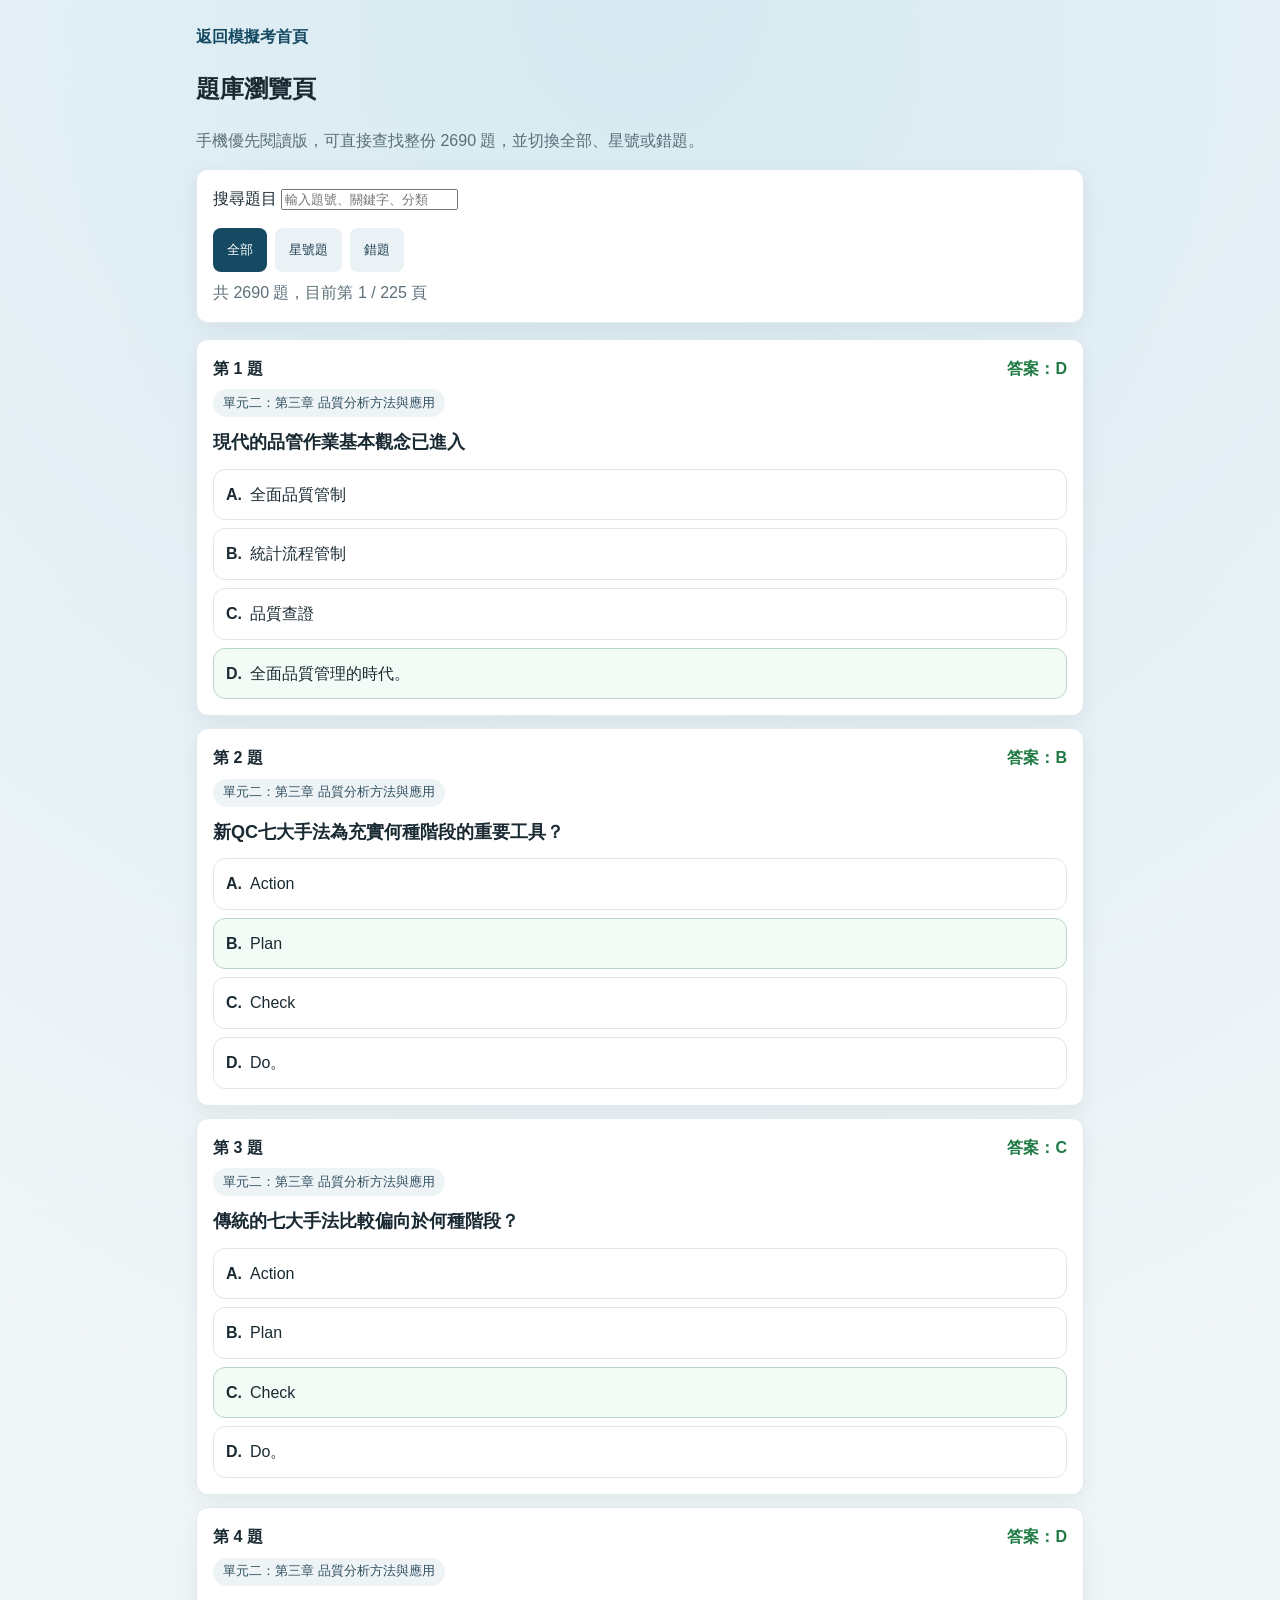
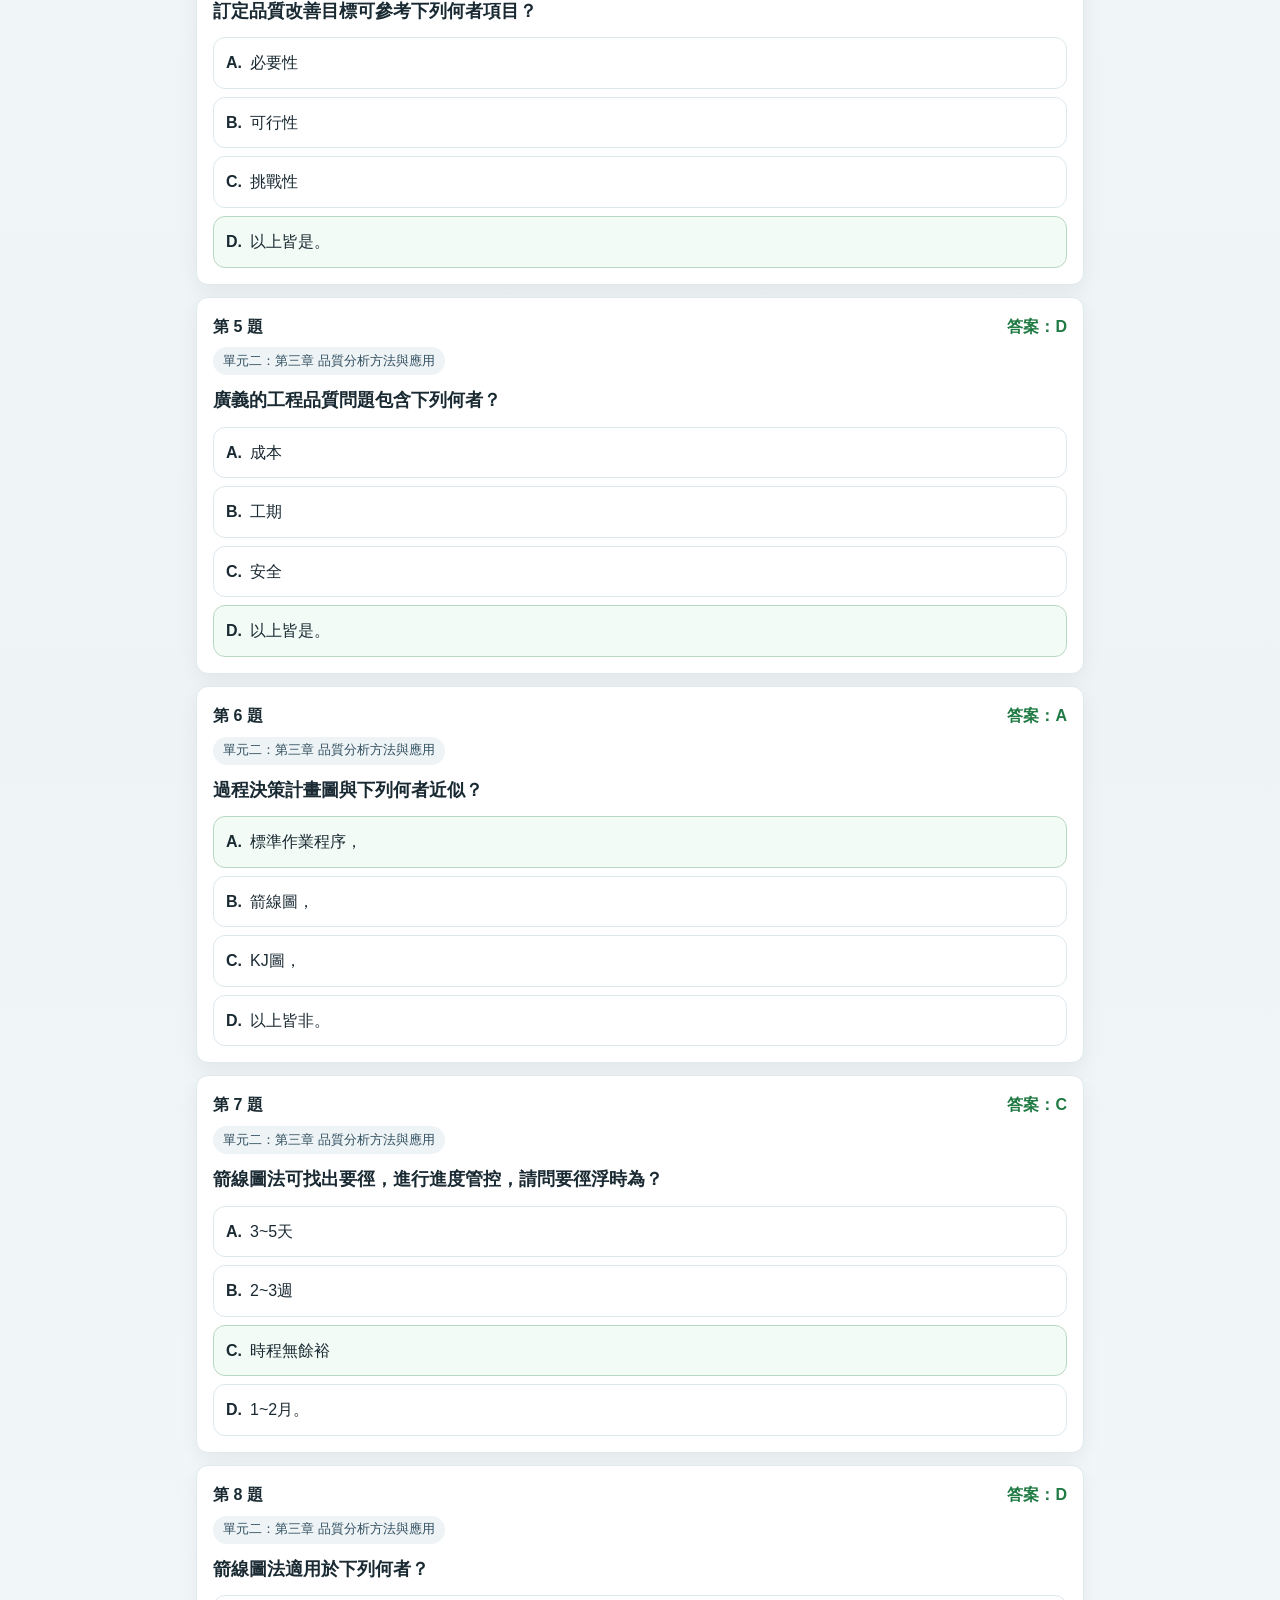
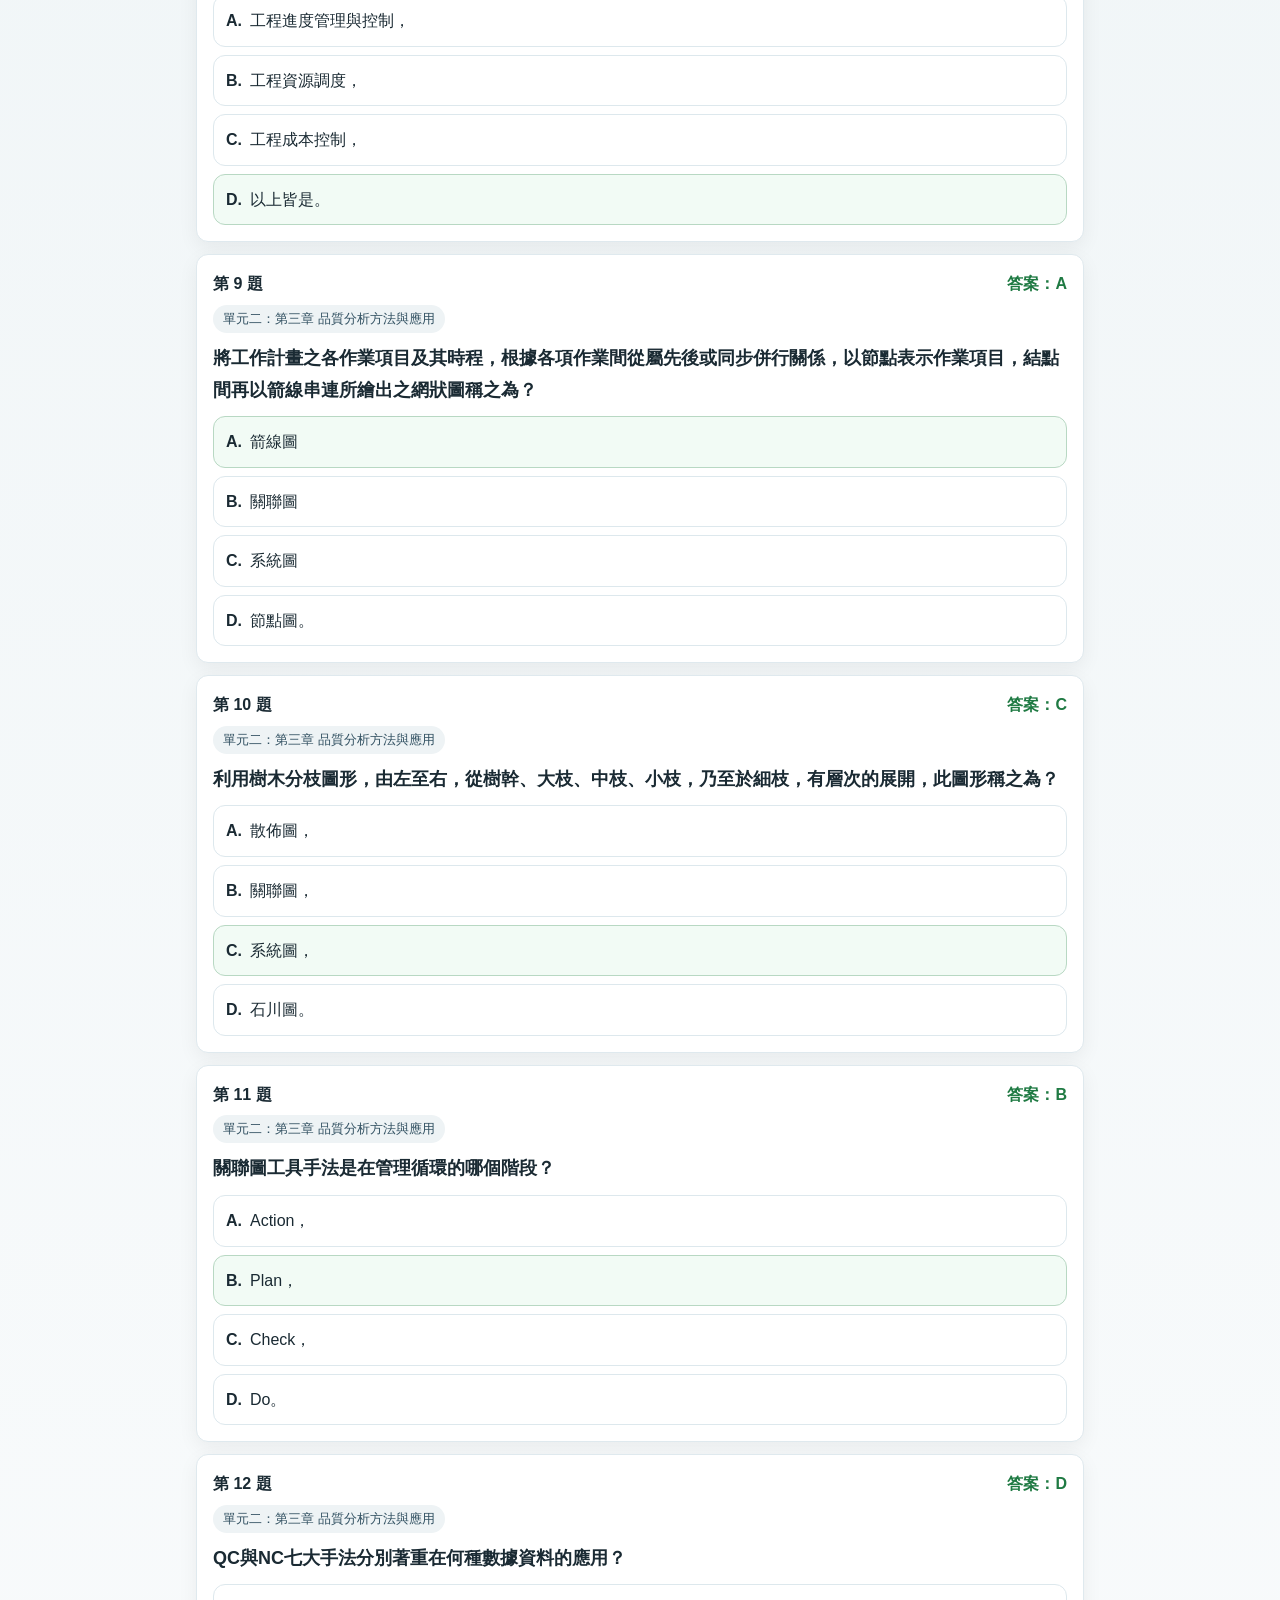
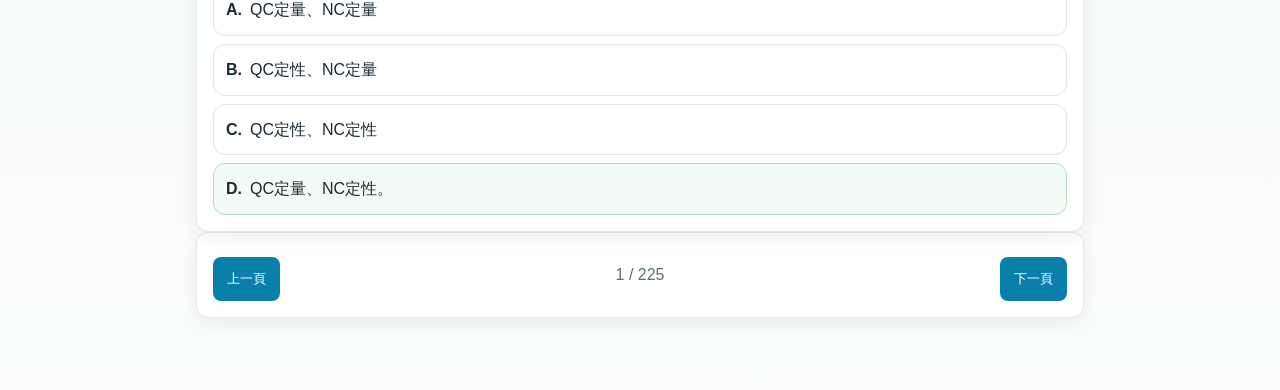
==== docs/browse.html @ 7688097d "feat: add mobile-first question bank browser page" ====
<!doctype html>
<html lang="zh-Hant">
  <head>
    <meta charset="UTF-8" />
    <meta name="viewport" content="width=device-width, initial-scale=1.0" />
    <title>題庫瀏覽</title>
    <link rel="stylesheet" href="./styles.css" />
  </head>
  <body class="browse-body">
    <main class="container browse-container">
      <section class="browse-hero">
        <a class="browse-back" href="./index.html">返回模擬考首頁</a>
        <h1>題庫瀏覽頁</h1>
        <p class="hint">手機優先閱讀版，可直接查找整份 2690 題，並切換全部、星號或錯題。</p>
      </section>

      <section class="card browse-toolbar">
        <label for="browse-search">搜尋題目</label>
        <input id="browse-search" type="search" placeholder="輸入題號、關鍵字、分類" />
        <div class="browse-filter-group">
          <button id="filter-all-btn" type="button" class="filter-btn active">全部</button>
          <button id="filter-starred-btn" type="button" class="filter-btn">星號題</button>
          <button id="filter-wrong-btn" type="button" class="filter-btn">錯題</button>
        </div>
        <div id="browse-summary" class="hint">讀取中...</div>
      </section>

      <section id="browse-list" class="browse-list"></section>

      <section class="card browse-pager">
        <button id="browse-prev-btn" type="button">上一頁</button>
        <div id="browse-page-info" class="hint"></div>
        <button id="browse-next-btn" type="button">下一頁</button>
      </section>
    </main>

    <script src="./browse.js" type="module"></script>
  </body>
</html>
---- docs/styles.css ----
:root {
  --bg: #f4f8fb;
  --card: #ffffff;
  --text: #1a2a33;
  --primary: #0b7fab;
  --danger: #b33232;
  --ok: #1f7a43;
  --muted: #5c6f78;
  --card-border: #dfe9ee;
  --soft-blue: #eef7fb;
}

* {
  box-sizing: border-box;
}

body {
  margin: 0;
  font-family: "Noto Sans TC", "PingFang TC", sans-serif;
  background: linear-gradient(135deg, #eef7ff, #f7fbf7);
  color: var(--text);
  line-height: 1.6;
}

.container {
  max-width: 980px;
  margin: 0 auto;
  padding: 24px 16px 56px;
}

h1 {
  margin-bottom: 20px;
}

.card {
  background: var(--card);
  border-radius: 12px;
  padding: 16px;
  margin-bottom: 16px;
  border: 1px solid var(--card-border);
  box-shadow: 0 6px 20px rgba(0, 0, 0, 0.06);
}

button {
  background: var(--primary);
  color: #fff;
  border: none;
  border-radius: 8px;
  padding: 10px 14px;
  cursor: pointer;
  margin-top: 8px;
  min-height: 44px;
}

button:hover {
  opacity: 0.92;
}

.button-link {
  display: inline-flex;
  align-items: center;
  justify-content: center;
  min-height: 44px;
  margin-top: 8px;
  padding: 10px 14px;
  border-radius: 8px;
  background: #164a63;
  color: #fff;
  text-decoration: none;
}

button.danger {
  background: var(--danger);
  margin-left: 8px;
}

input[type="number"],
input[type="file"],
input[type="url"],
select {
  width: 100%;
  margin-top: 8px;
  margin-bottom: 8px;
  padding: 10px;
  border: 1px solid #ccd7de;
  border-radius: 8px;
}

label[for="shuffle-options-toggle"] {
  display: flex;
  align-items: center;
  gap: 10px;
  margin-top: 8px;
}

input[type="checkbox"] {
  width: 18px;
  height: 18px;
}

.hidden {
  display: none;
}

.hint {
  color: var(--muted);
  margin-top: 8px;
}

.question {
  border: 1px solid #e8eef2;
  border-radius: 10px;
  padding: 14px;
  margin-bottom: 12px;
  background: linear-gradient(180deg, #ffffff, #fbfdfe);
}

.option-label {
  display: block;
  margin-top: 10px;
  padding: 12px;
  border: 1px solid #dbe5ea;
  border-radius: 10px;
  background: #ffffff;
  line-height: 1.65;
}

.option-label input[type="radio"] {
  transform: scale(1.25);
  margin-right: 10px;
}

.star-toggle {
  background: #f1f5f8;
  color: #1f3b4a;
  border: 1px solid #cfdbe2;
  margin-top: 0;
}

.star-toggle.active {
  background: #f8c947;
  color: #3b2a00;
  border-color: #e6b936;
  font-weight: 700;
}

.question-header {
  display: flex;
  align-items: center;
  justify-content: space-between;
  gap: 10px;
  margin-bottom: 8px;
}

.question-header p {
  margin: 0;
  flex: 1;
}

.exam-nav {
  display: flex;
  gap: 8px;
  margin-top: 10px;
}

.exam-nav button {
  flex: 1;
  margin-top: 0;
}

.result-ok {
  color: var(--ok);
  font-weight: 700;
}

.result-bad {
  color: var(--danger);
  font-weight: 700;
}

#history-list .question {
  background: #fcfeff;
}

#starred-list .question {
  background: #fffdf7;
}

#wrong-list .question {
  background: #fff8f8;
  position: relative;
}

.option-preview {
  margin: 8px 0 0;
  padding-left: 18px;
}

.option-preview li {
  margin: 4px 0;
}

.option-preview li.option-answer {
  color: var(--ok);
  font-weight: 700;
}

.wrong-mark {
  position: absolute;
  right: 12px;
  top: 10px;
  color: #c62828;
  font-size: 20px;
  font-weight: 800;
}

.browse-body {
  background:
    radial-gradient(circle at top, rgba(11, 127, 171, 0.12), transparent 28%),
    linear-gradient(180deg, #f3f8fb, #eef4f6 45%, #f9fbfc);
}

.browse-container {
  max-width: 920px;
}

.browse-hero {
  margin-bottom: 16px;
}

.browse-back {
  color: #164a63;
  text-decoration: none;
  font-weight: 700;
}

.browse-toolbar {
  position: sticky;
  top: 10px;
  z-index: 15;
  backdrop-filter: blur(10px);
}

.browse-filter-group {
  display: flex;
  gap: 8px;
  margin-top: 8px;
  flex-wrap: wrap;
}

.filter-btn {
  background: #eaf2f6;
  color: #204052;
}

.filter-btn.active {
  background: #164a63;
  color: #fff;
}

.browse-list {
  display: grid;
  gap: 12px;
}

.browse-card {
  margin-bottom: 0;
}

.browse-card-head {
  display: flex;
  justify-content: space-between;
  gap: 10px;
  margin-bottom: 8px;
}

.browse-card-head p {
  margin: 0;
}

.browse-no {
  font-weight: 700;
}

.browse-answer {
  color: var(--ok);
  font-weight: 700;
}

.browse-tags {
  display: flex;
  flex-wrap: wrap;
  gap: 6px;
  margin-bottom: 10px;
}

.browse-tag {
  display: inline-flex;
  align-items: center;
  min-height: 28px;
  padding: 2px 10px;
  border-radius: 999px;
  background: #eef3f5;
  color: #315061;
  font-size: 13px;
}

.browse-tag-star {
  background: #fff0b8;
  color: #6b4f00;
}

.browse-tag-wrong {
  background: #ffe0e0;
  color: #a22b2b;
}

.browse-question {
  margin: 0 0 10px;
  font-size: 18px;
  line-height: 1.75;
}

.browse-options {
  list-style: none;
  margin: 0;
  padding: 0;
  display: grid;
  gap: 8px;
}

.browse-option {
  display: grid;
  grid-template-columns: auto 1fr;
  gap: 8px;
  padding: 12px;
  border-radius: 12px;
  border: 1px solid #dde8ed;
  background: #ffffff;
}

.browse-option-answer {
  border-color: #b8d8c3;
  background: #f2fbf5;
}

.browse-option-key {
  font-weight: 700;
}

.browse-pager {
  display: flex;
  align-items: center;
  justify-content: space-between;
  gap: 10px;
}

.browse-pager .hint {
  margin: 0;
}

@media (max-width: 820px) {
  body {
    background:
      radial-gradient(circle at top left, rgba(11, 127, 171, 0.08), transparent 30%),
      linear-gradient(180deg, #f4f8fb, #eef5f7 42%, #f8fafb);
  }

  .container {
    max-width: 100%;
    padding: 10px 10px calc(118px + env(safe-area-inset-bottom));
  }

  h1 {
    font-size: 24px;
    line-height: 1.25;
    margin: 8px 4px 14px;
  }

  .card {
    border-radius: 18px;
    padding: 14px;
    margin-bottom: 12px;
    box-shadow: 0 10px 24px rgba(26, 42, 51, 0.08);
  }

  #exam-section {
    padding-bottom: calc(84px + env(safe-area-inset-bottom));
  }

  .card h2 {
    margin-top: 0;
    margin-bottom: 10px;
    font-size: 18px;
  }

  .hint {
    font-size: 14px;
    line-height: 1.6;
  }

  button {
    width: 100%;
    padding: 12px 14px;
    border-radius: 12px;
    font-size: 16px;
    font-weight: 700;
  }

  .button-link {
    width: 100%;
    border-radius: 12px;
    font-size: 16px;
    font-weight: 700;
  }

  button.danger {
    margin-left: 0;
  }

  #auth-form,
  #result-list,
  #starred-list,
  #wrong-list,
  #history-list {
    display: grid;
    gap: 10px;
  }

  #score {
    position: sticky;
    top: 8px;
    z-index: 5;
    padding: 10px 12px;
    border-radius: 14px;
    background: var(--soft-blue);
    border: 1px solid #d4e6ee;
    margin-bottom: 12px;
    font-weight: 700;
  }

  .question {
    border-radius: 14px;
    padding: 14px 12px;
  }

  .question p {
    margin: 0 0 8px;
    font-size: 15px;
    line-height: 1.7;
    word-break: break-word;
  }

  .question-header {
    align-items: flex-start;
    gap: 12px;
  }

  .question-header p {
    font-size: 17px;
    font-weight: 700;
    line-height: 1.7;
  }

  .star-toggle {
    width: auto;
    min-width: 90px;
    padding: 10px 12px;
    flex-shrink: 0;
  }

  .option-label {
    padding: 13px 12px;
    border-radius: 14px;
    margin-top: 8px;
    font-size: 16px;
    box-shadow: 0 2px 0 rgba(26, 42, 51, 0.03);
  }

  .exam-nav {
    position: fixed;
    left: 0;
    right: 0;
    bottom: 0;
    padding: 10px 10px calc(10px + env(safe-area-inset-bottom));
    background: rgba(255, 255, 255, 0.98);
    border-top: 1px solid #d6e2e8;
    backdrop-filter: blur(8px);
    z-index: 50;
  }

  .exam-nav button {
    font-size: 15px;
  }

  .option-preview {
    padding-left: 20px;
  }

  .option-preview li {
    line-height: 1.7;
  }

  .wrong-mark {
    right: 10px;
    top: 8px;
  }

  .browse-hero {
    padding: 6px 2px 0;
  }

  .browse-toolbar {
    top: 8px;
  }

  .browse-filter-group {
    display: grid;
    grid-template-columns: 1fr 1fr 1fr;
  }

  .browse-card-head {
    flex-direction: column;
    align-items: flex-start;
    gap: 4px;
  }

  .browse-question {
    font-size: 18px;
  }

  .browse-option {
    padding: 12px 10px;
    line-height: 1.7;
  }

  .browse-pager {
    position: sticky;
    bottom: 0;
    padding-bottom: calc(8px + env(safe-area-inset-bottom));
    background: rgba(255, 255, 255, 0.96);
    border-radius: 18px 18px 0 0;
  }
}
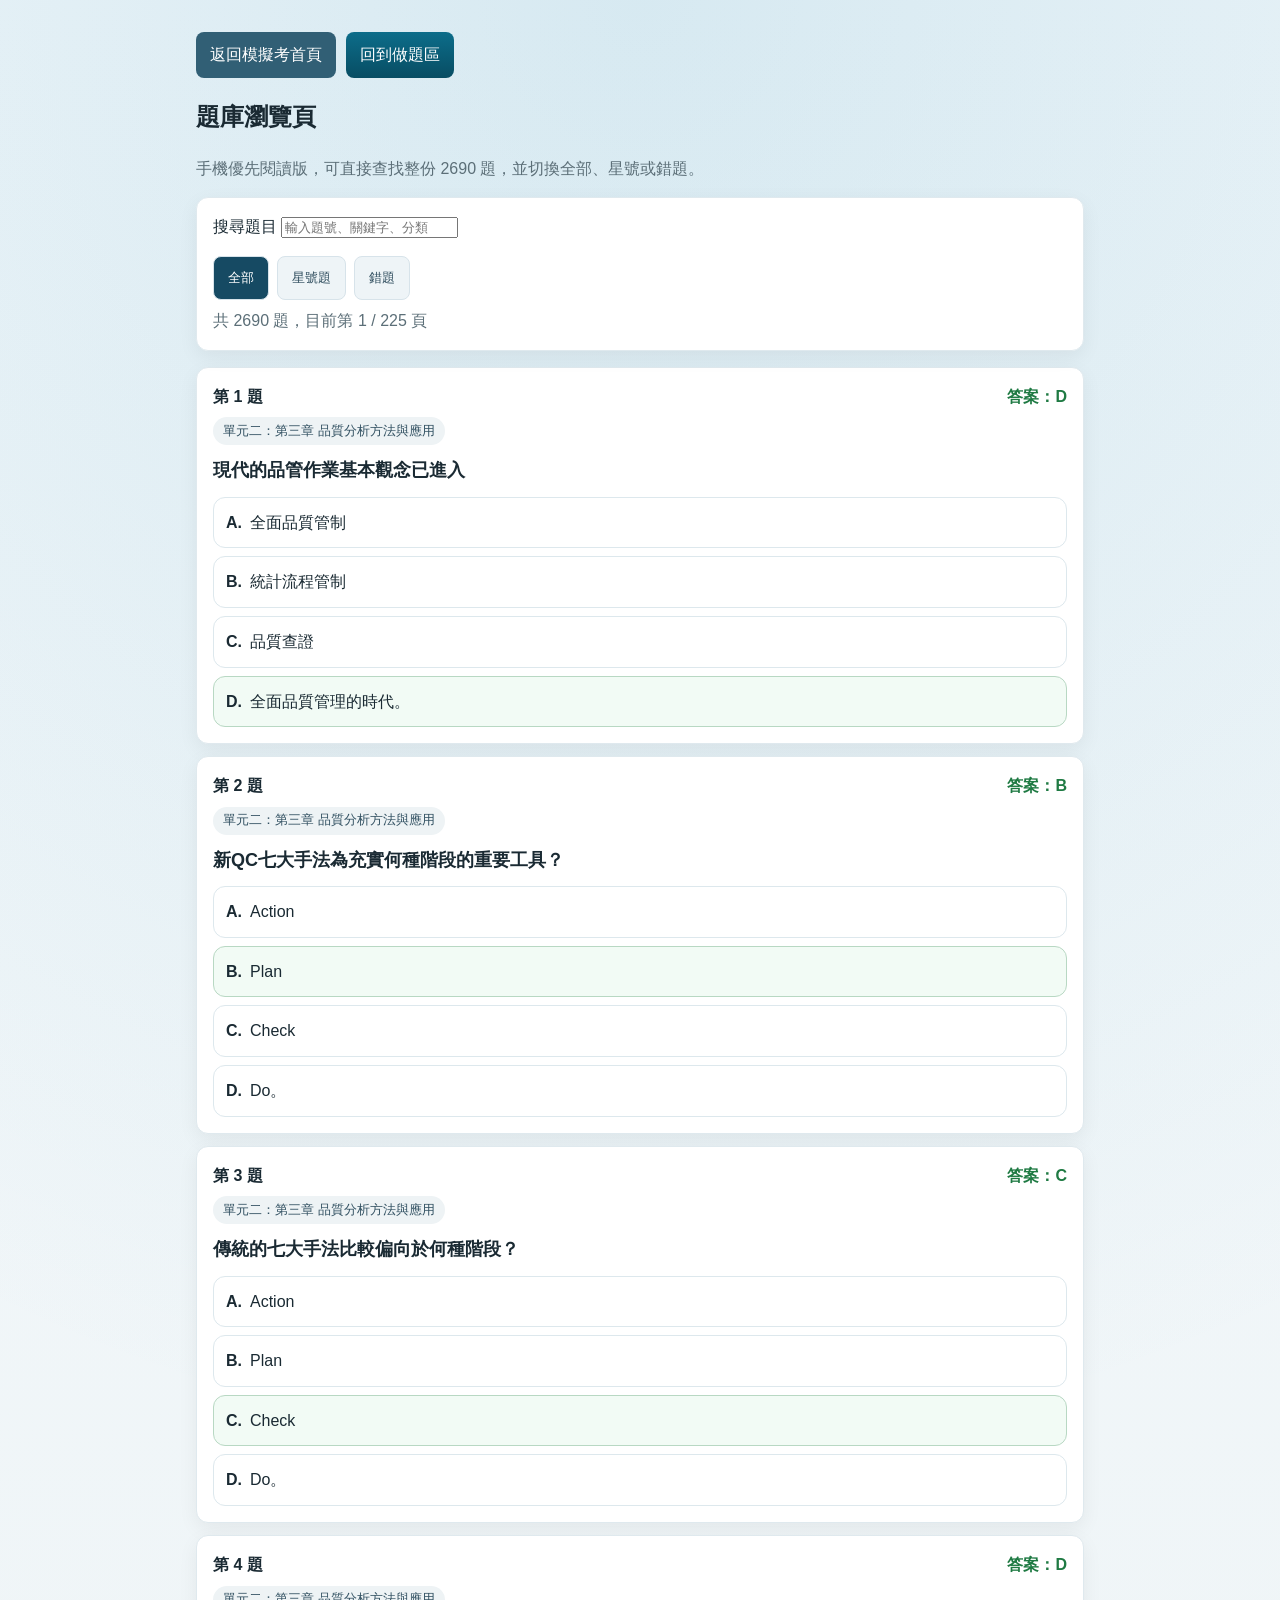
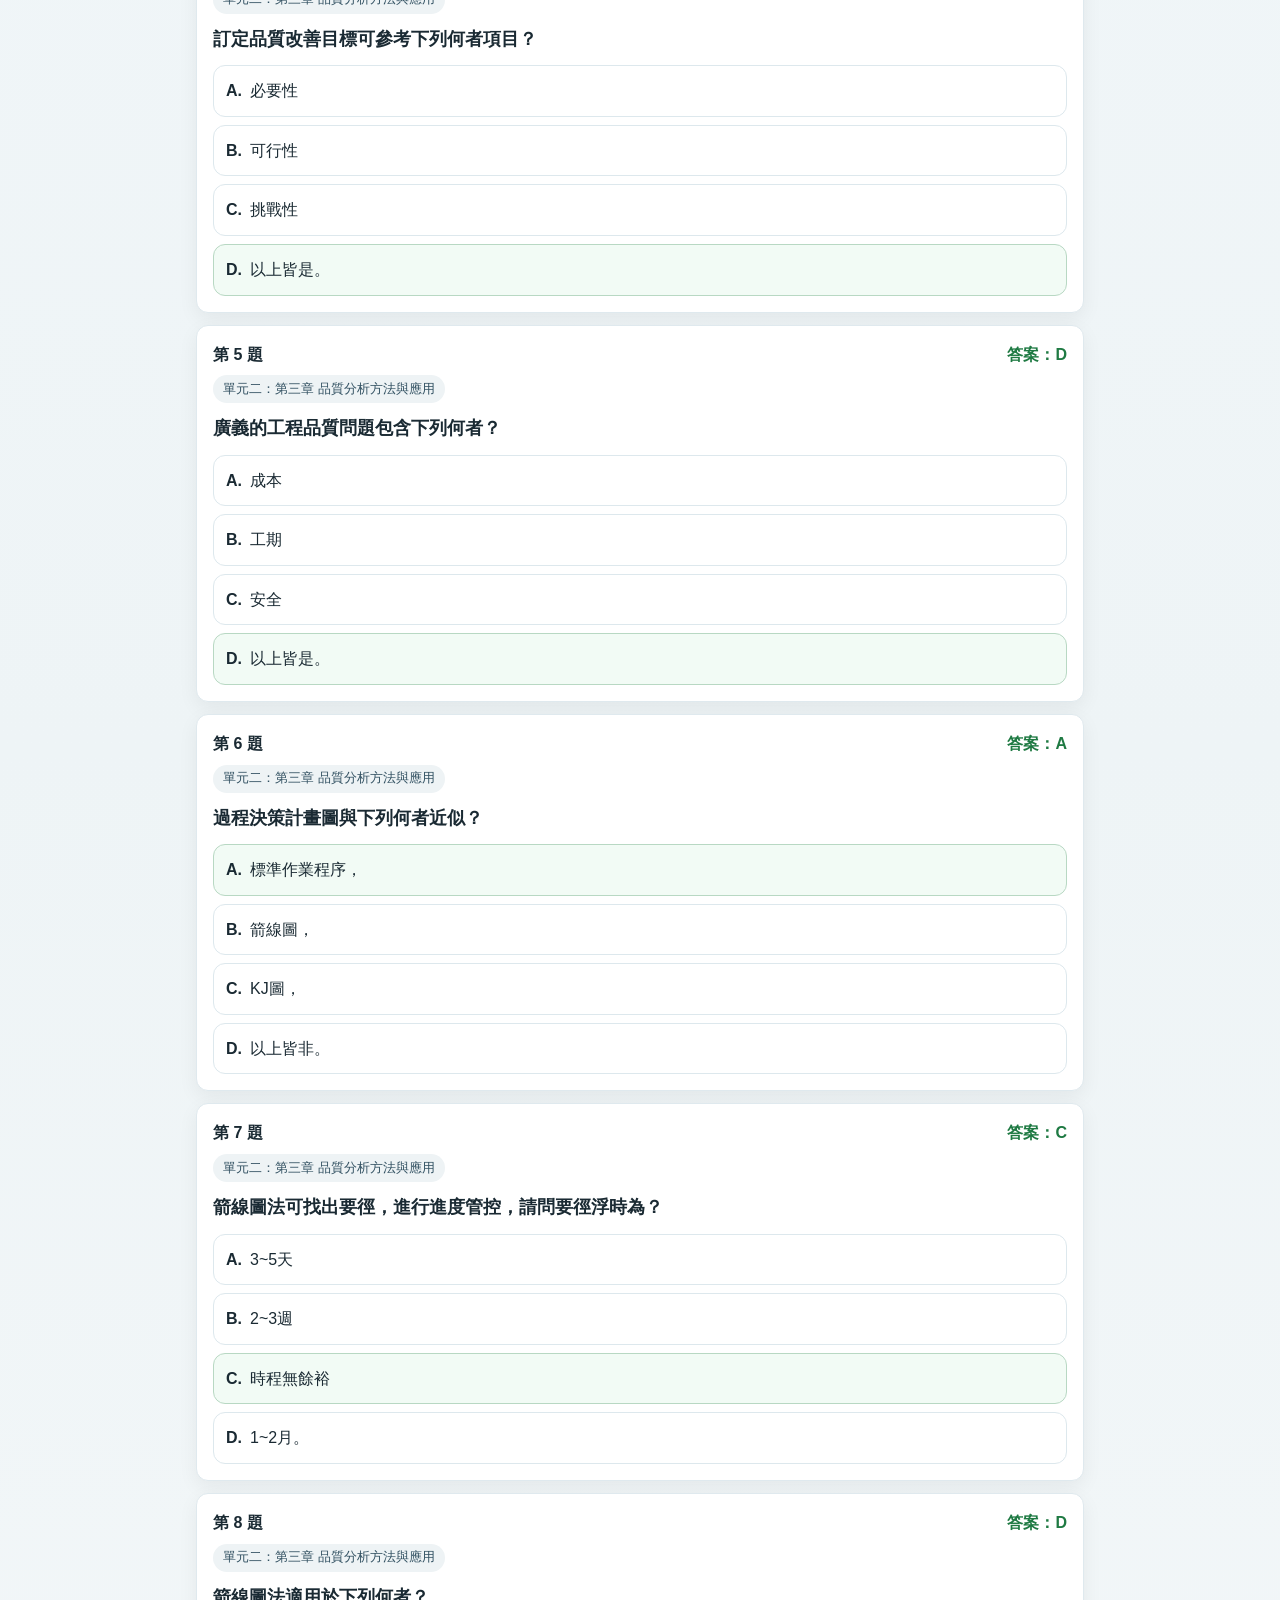
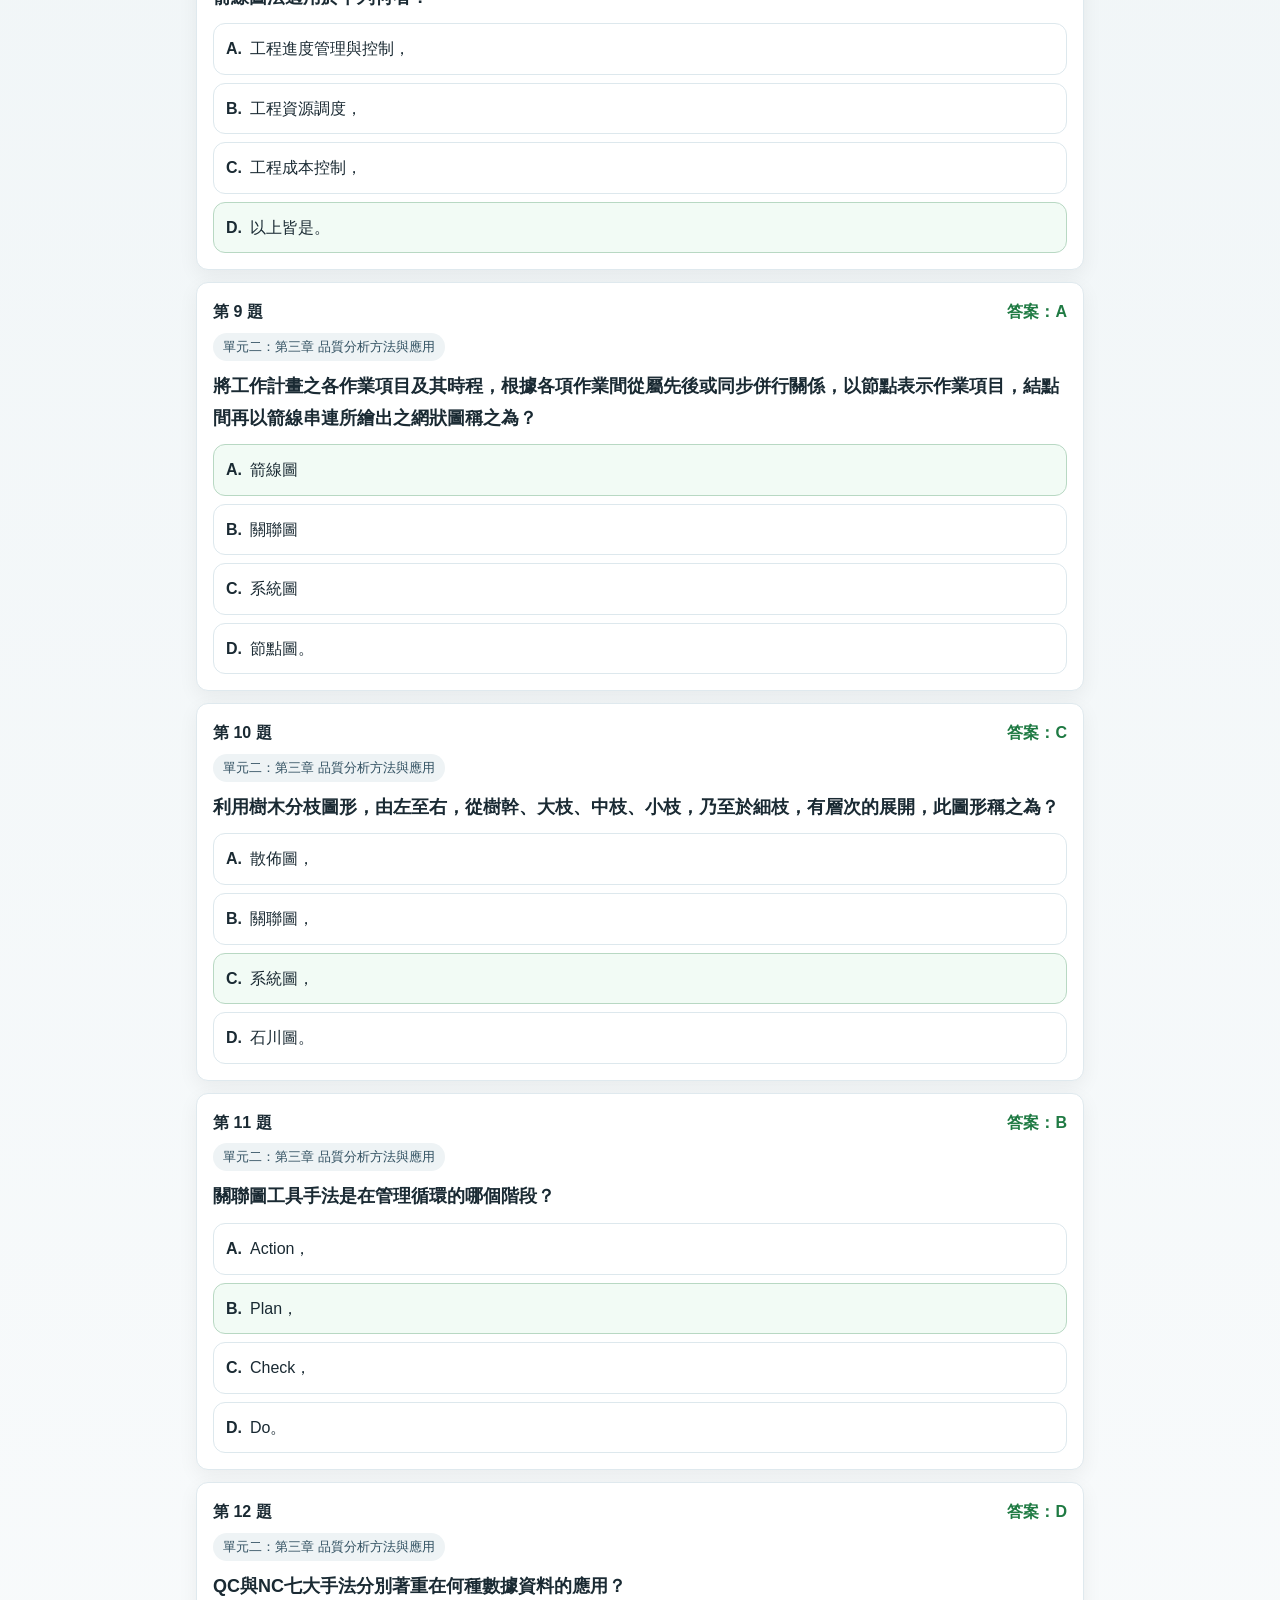
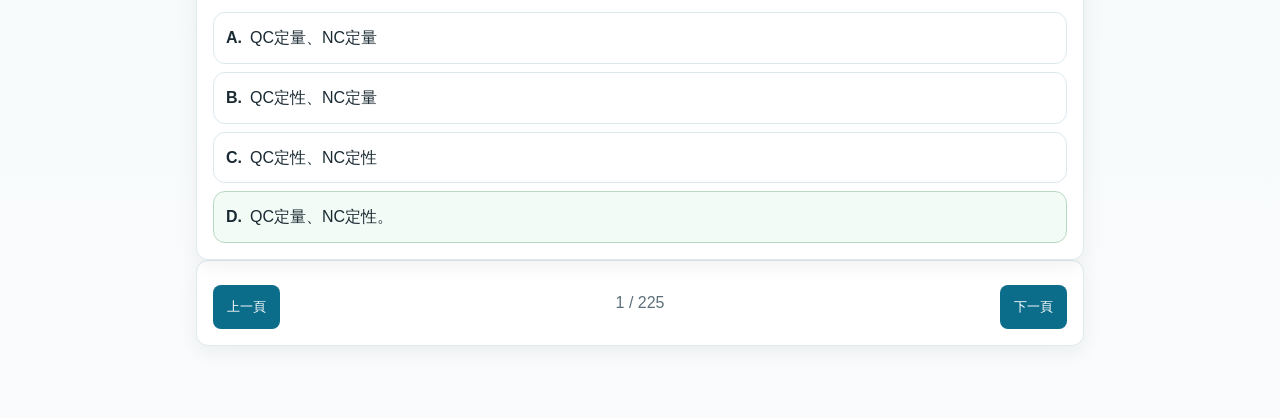
==== commit 02c32ffd: "ui: add browser page shortcuts and refine button hierarchy" ====
--- a/docs/browse.html
+++ b/docs/browse.html
@@ -9,7 +9,10 @@
   <body class="browse-body">
     <main class="container browse-container">
       <section class="browse-hero">
-        <a class="browse-back" href="./index.html">返回模擬考首頁</a>
+        <div class="browse-top-actions">
+          <a class="button-link nav-link" href="./index.html">返回模擬考首頁</a>
+          <a class="button-link primary-link" href="./index.html#exam-section">回到做題區</a>
+        </div>
         <h1>題庫瀏覽頁</h1>
         <p class="hint">手機優先閱讀版，可直接查找整份 2690 題，並切換全部、星號或錯題。</p>
       </section>
--- a/docs/styles.css
+++ b/docs/styles.css
@@ -2,7 +2,11 @@
   --bg: #f4f8fb;
   --card: #ffffff;
   --text: #1a2a33;
-  --primary: #0b7fab;
+  --primary: #0c6d8a;
+  --primary-deep: #084d63;
+  --secondary: #d9e9f1;
+  --secondary-text: #264658;
+  --nav: #164a63;
   --danger: #b33232;
   --ok: #1f7a43;
   --muted: #5c6f78;
@@ -56,6 +60,16 @@
   opacity: 0.92;
 }
 
+.primary-btn {
+  background: linear-gradient(180deg, var(--primary), var(--primary-deep));
+}
+
+.secondary-btn {
+  background: var(--secondary);
+  color: var(--secondary-text);
+  border: 1px solid #c4d9e3;
+}
+
 .button-link {
   display: inline-flex;
   align-items: center;
@@ -64,9 +78,17 @@
   margin-top: 8px;
   padding: 10px 14px;
   border-radius: 8px;
-  background: #164a63;
+  background: var(--nav);
   color: #fff;
   text-decoration: none;
+}
+
+.button-link.nav-link {
+  background: #315f75;
+}
+
+.button-link.primary-link {
+  background: linear-gradient(180deg, var(--primary), var(--primary-deep));
 }
 
 button.danger {
@@ -228,10 +250,11 @@
   margin-bottom: 16px;
 }
 
-.browse-back {
-  color: #164a63;
-  text-decoration: none;
-  font-weight: 700;
+.browse-top-actions {
+  display: flex;
+  gap: 10px;
+  flex-wrap: wrap;
+  margin-bottom: 12px;
 }
 
 .browse-toolbar {
@@ -249,12 +272,13 @@
 }
 
 .filter-btn {
-  background: #eaf2f6;
-  color: #204052;
+  background: #eef4f7;
+  color: #2f4d5e;
+  border: 1px solid #d7e3ea;
 }
 
 .filter-btn.active {
-  background: #164a63;
+  background: var(--nav);
   color: #fff;
 }
 
@@ -510,6 +534,11 @@
     padding: 6px 2px 0;
   }
 
+  .browse-top-actions {
+    display: grid;
+    grid-template-columns: 1fr 1fr;
+  }
+
   .browse-toolbar {
     top: 8px;
   }
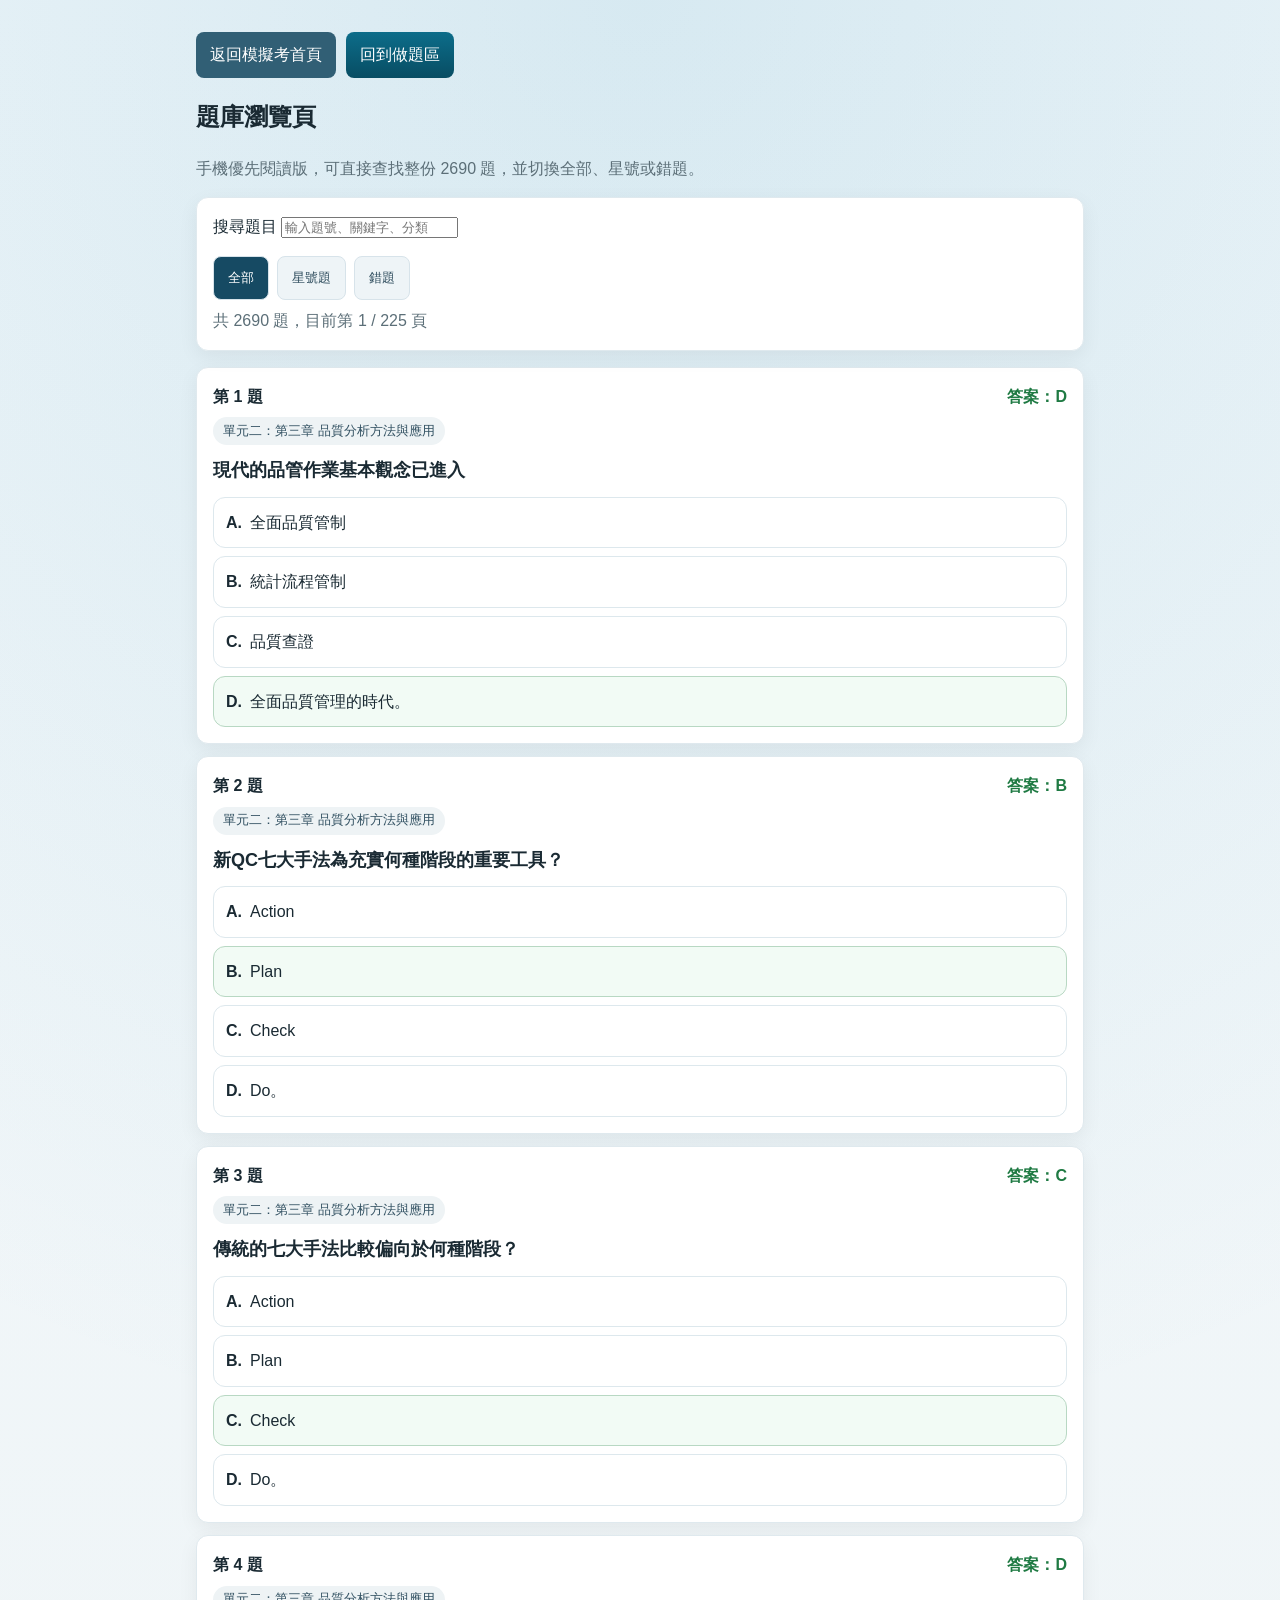
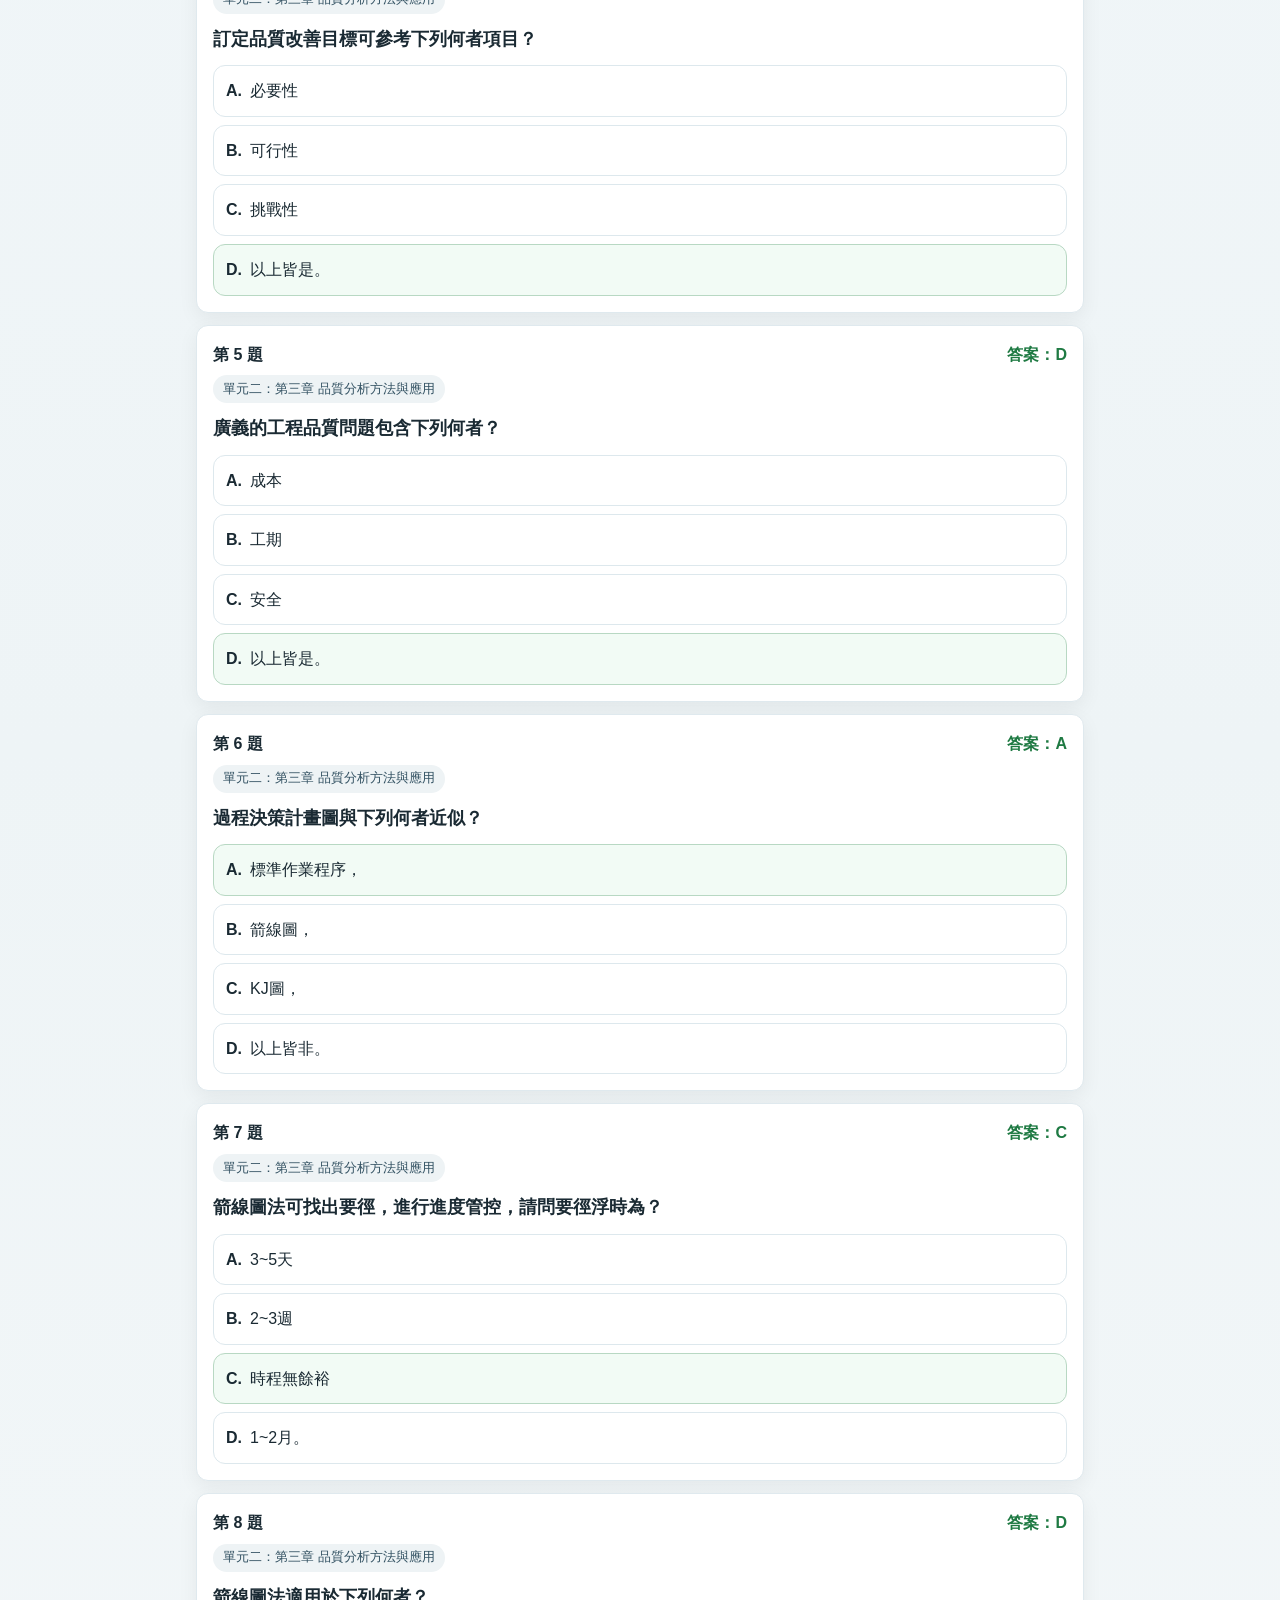
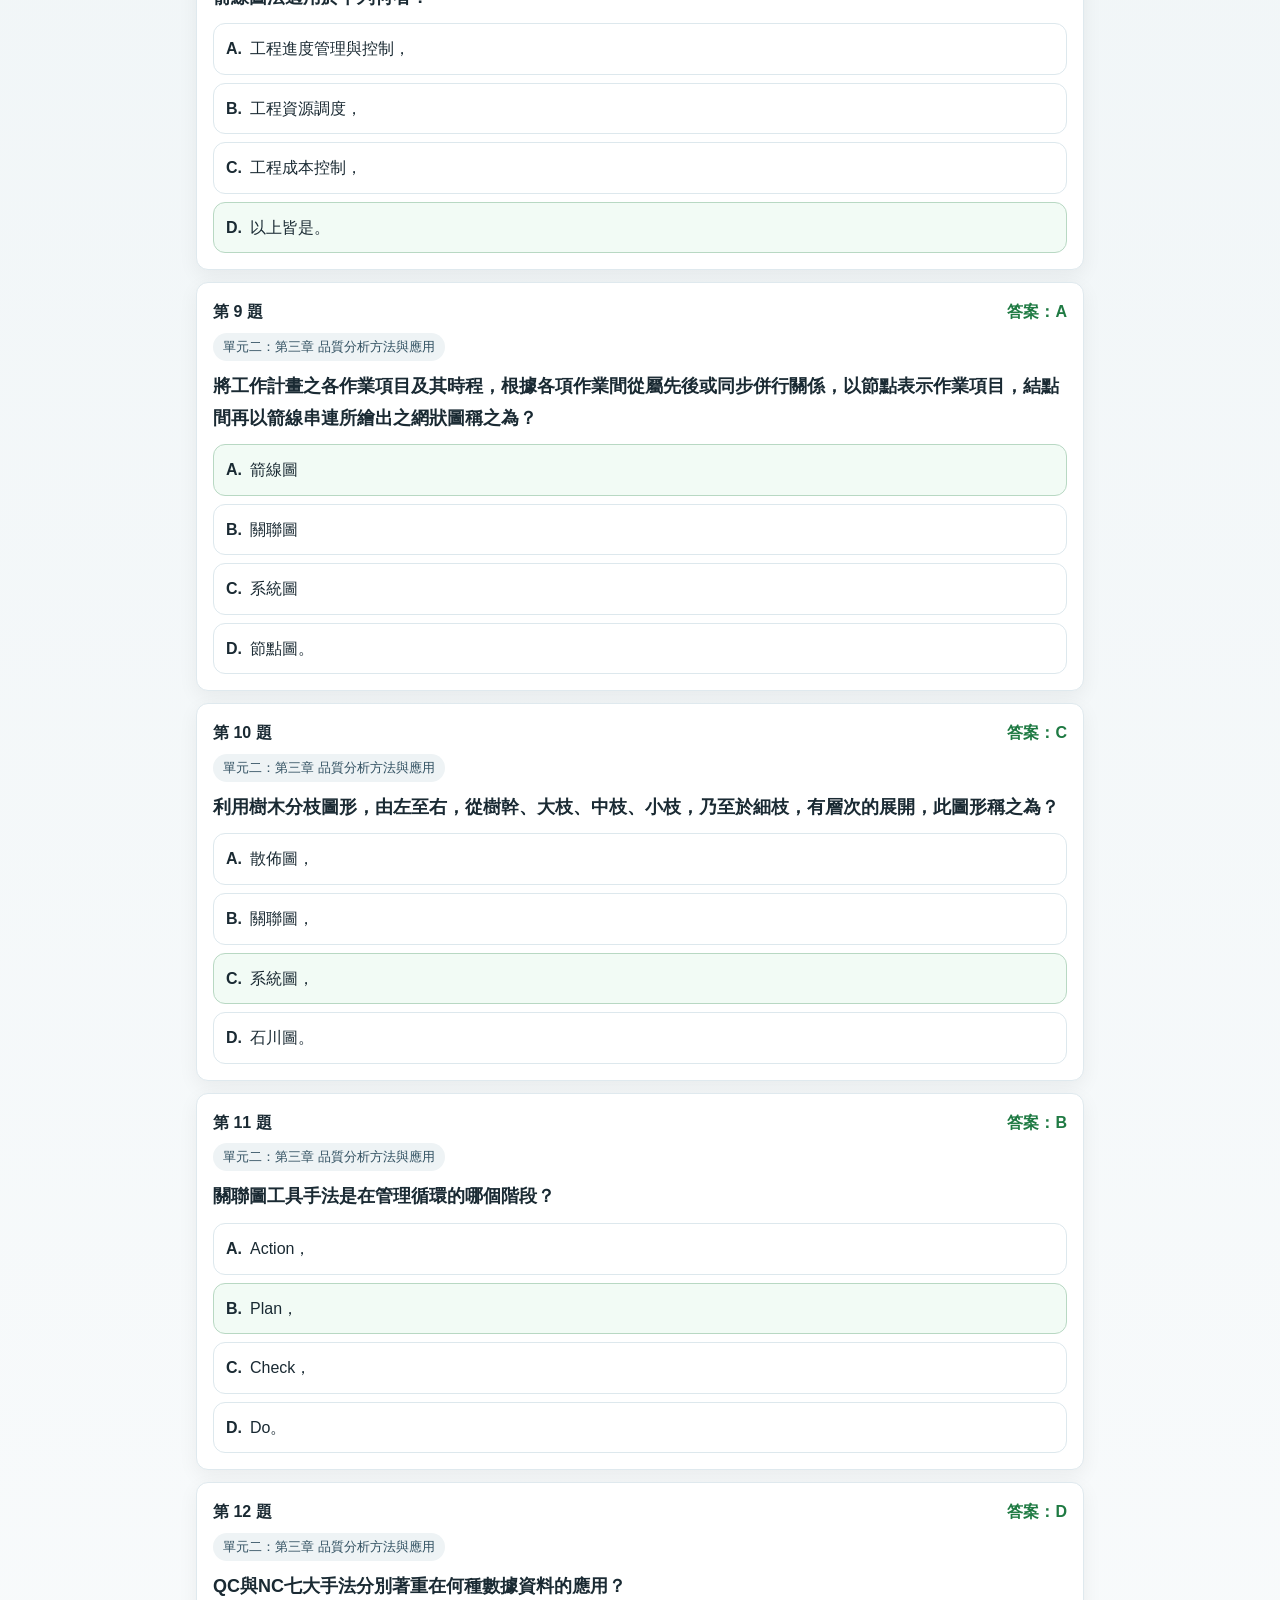
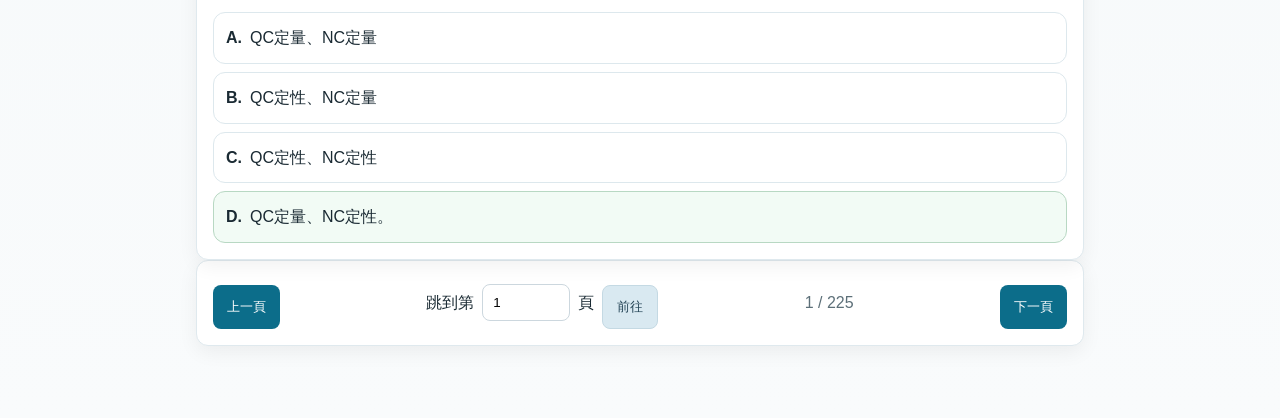
==== commit 6b33173b: "feat: remember browser page state and add page jump" ====
--- a/docs/browse.html
+++ b/docs/browse.html
@@ -32,6 +32,12 @@
 
       <section class="card browse-pager">
         <button id="browse-prev-btn" type="button">上一頁</button>
+        <div class="browse-jump">
+          <label for="browse-page-input">跳到第</label>
+          <input id="browse-page-input" type="number" min="1" inputmode="numeric" />
+          <span>頁</span>
+          <button id="browse-jump-btn" type="button" class="secondary-btn">前往</button>
+        </div>
         <div id="browse-page-info" class="hint"></div>
         <button id="browse-next-btn" type="button">下一頁</button>
       </section>
--- a/docs/styles.css
+++ b/docs/styles.css
@@ -379,6 +379,17 @@
   gap: 10px;
 }
 
+.browse-jump {
+  display: flex;
+  align-items: center;
+  gap: 8px;
+}
+
+.browse-jump input[type="number"] {
+  width: 88px;
+  margin: 0;
+}
+
 .browse-pager .hint {
   margin: 0;
 }
@@ -570,4 +581,14 @@
     background: rgba(255, 255, 255, 0.96);
     border-radius: 18px 18px 0 0;
   }
-}
+
+  .browse-jump {
+    width: 100%;
+    justify-content: center;
+    flex-wrap: wrap;
+  }
+
+  .browse-jump input[type="number"] {
+    width: 76px;
+  }
+}
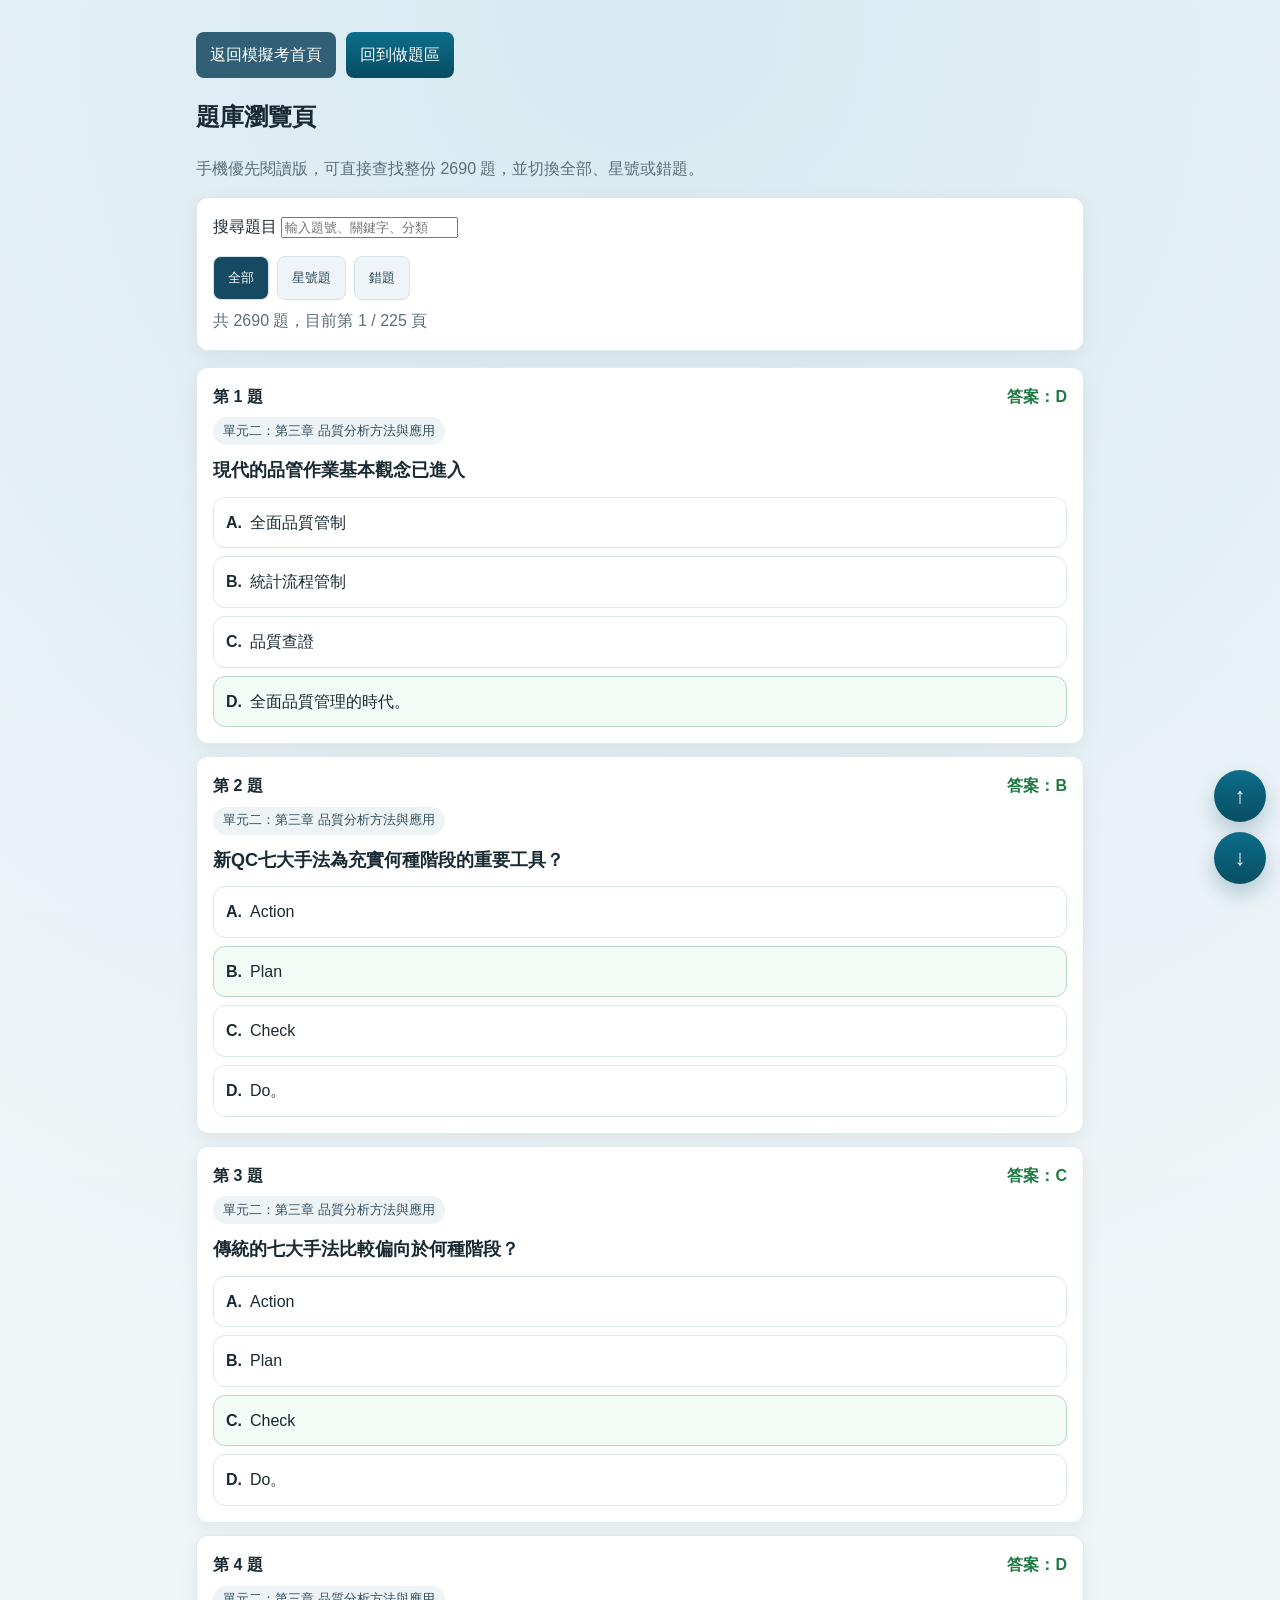
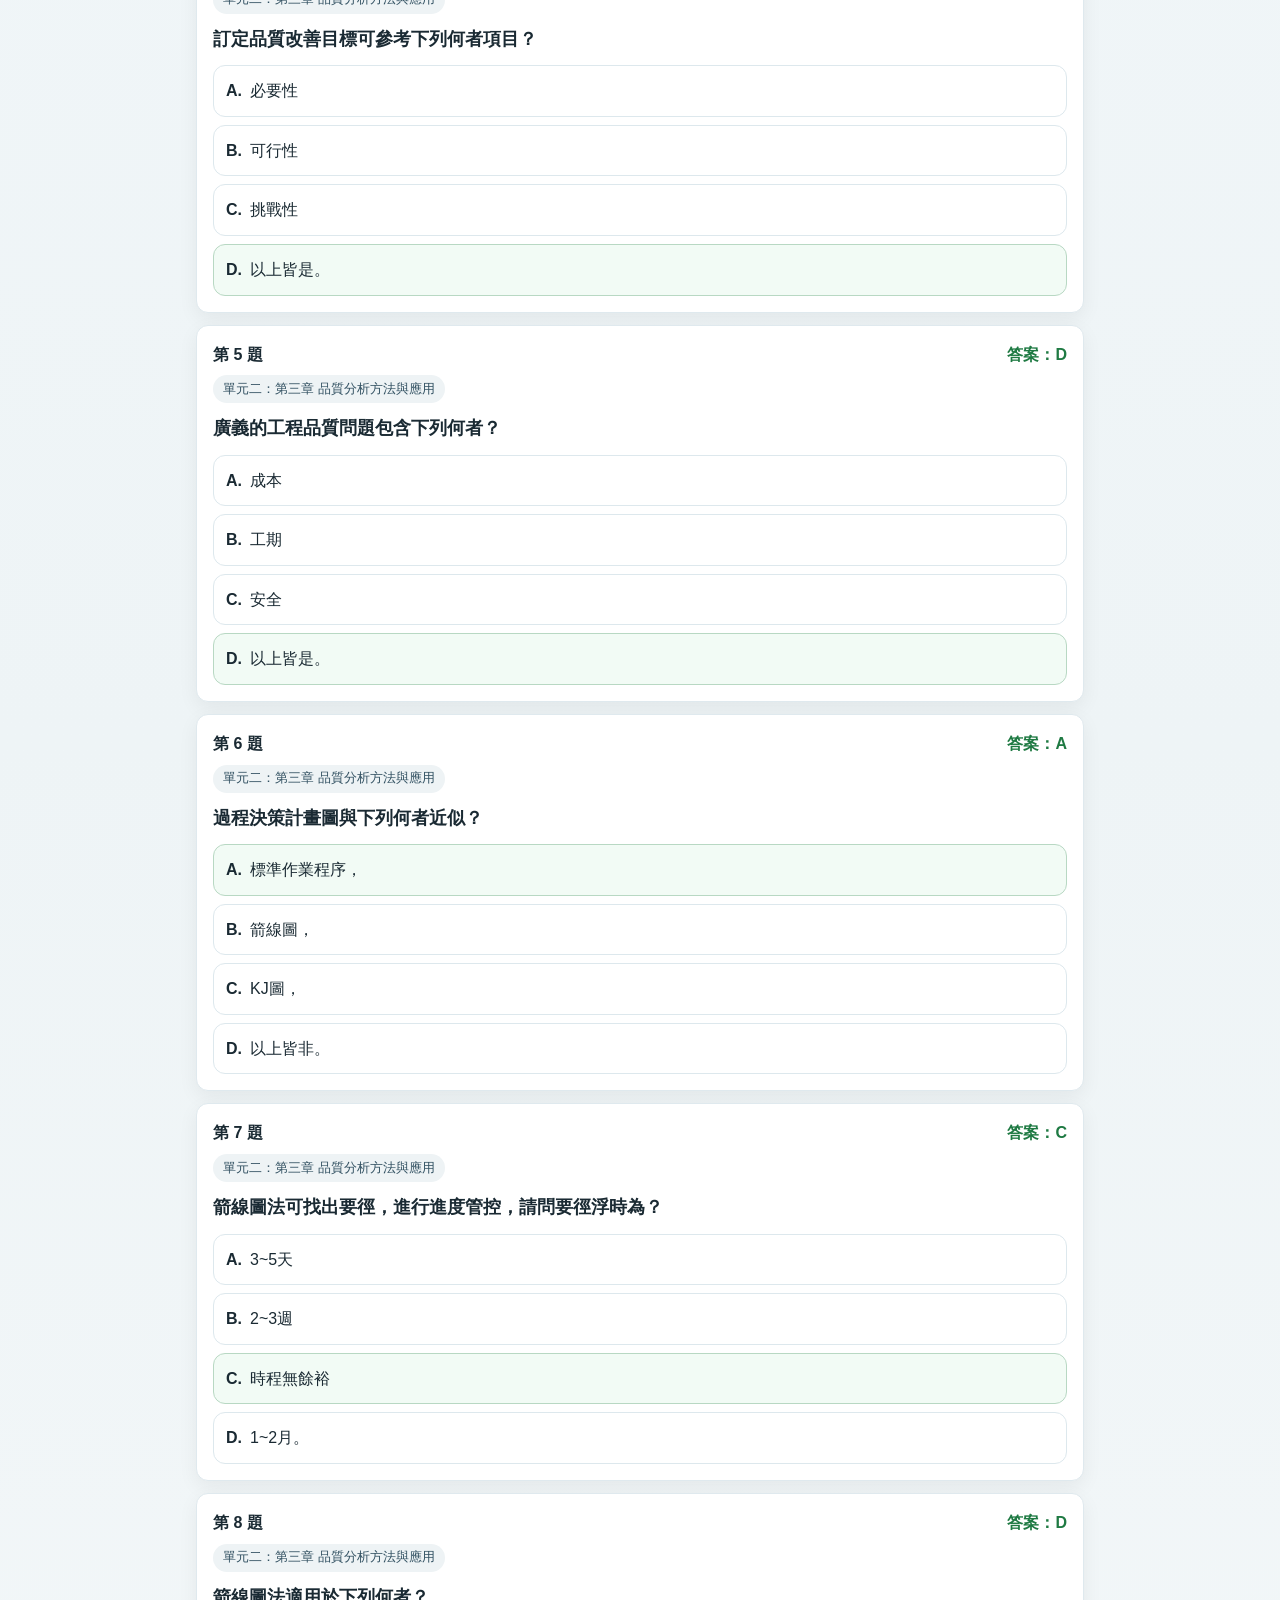
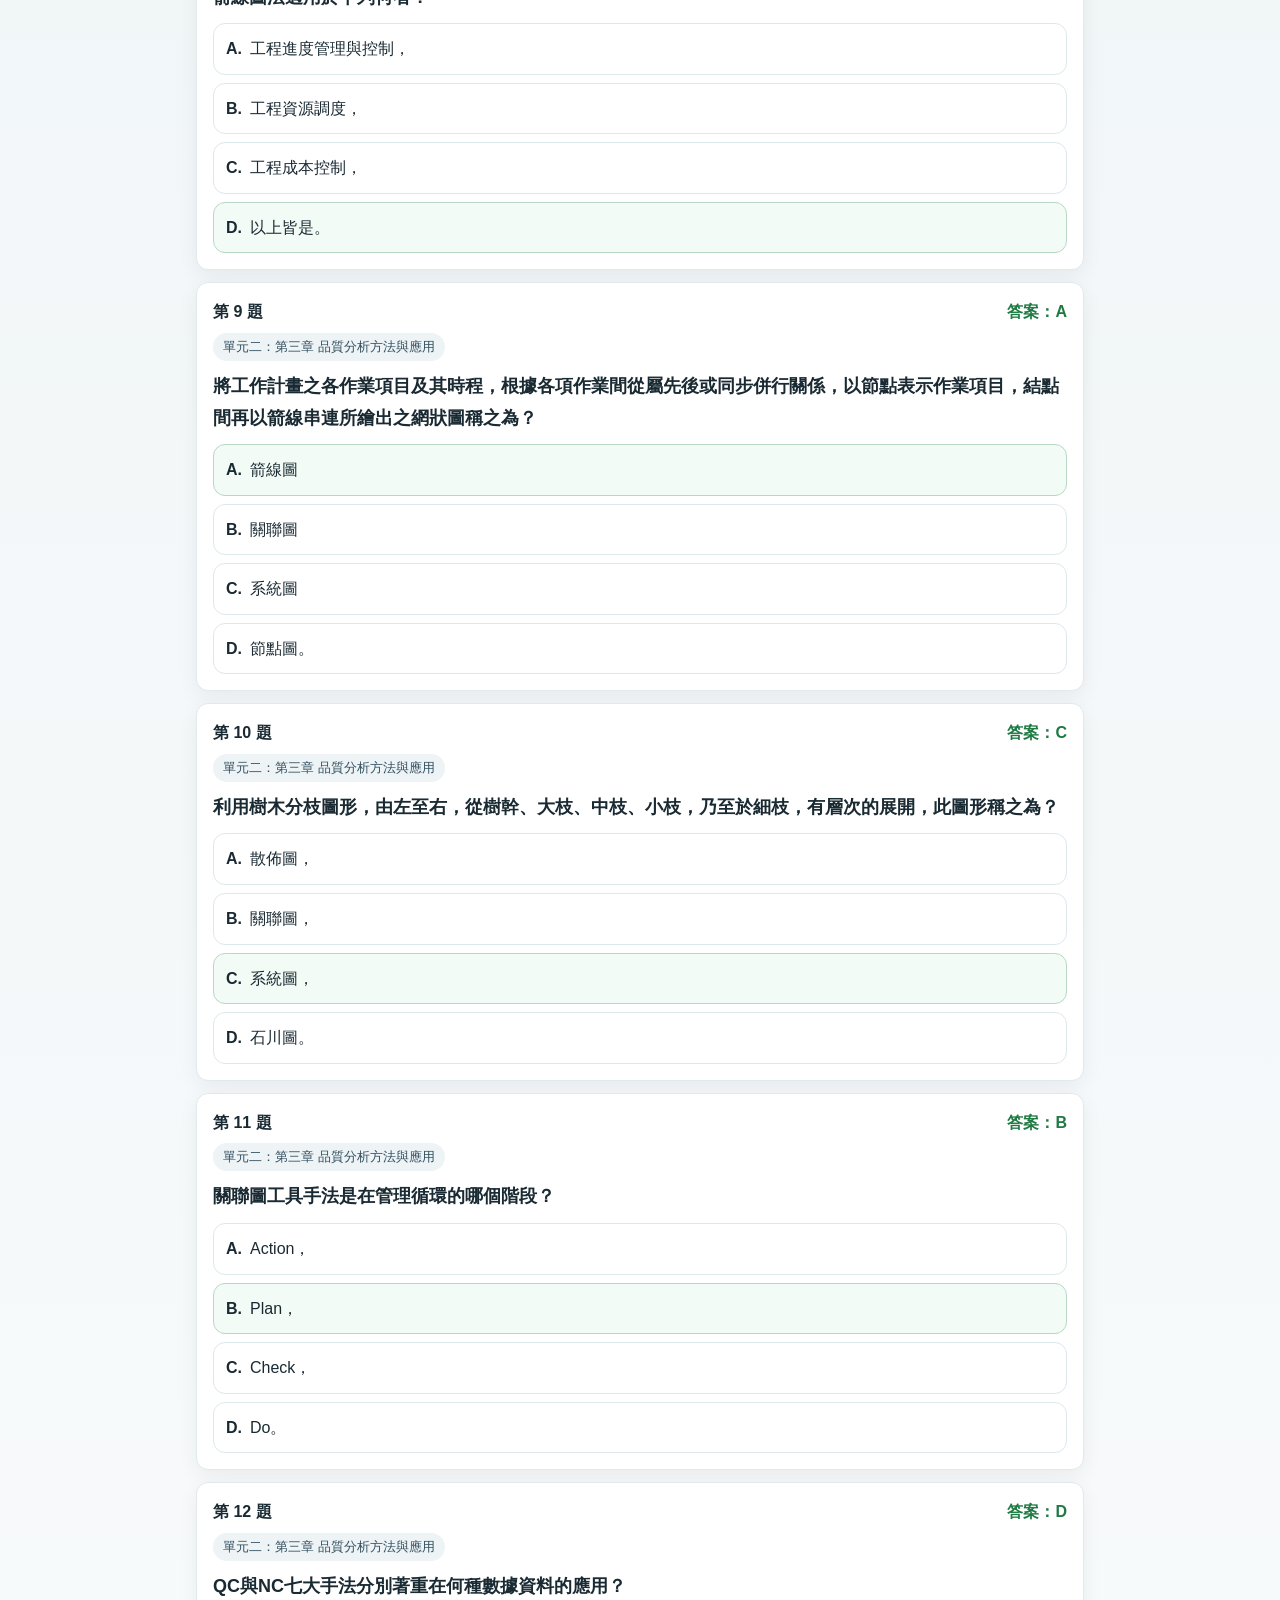
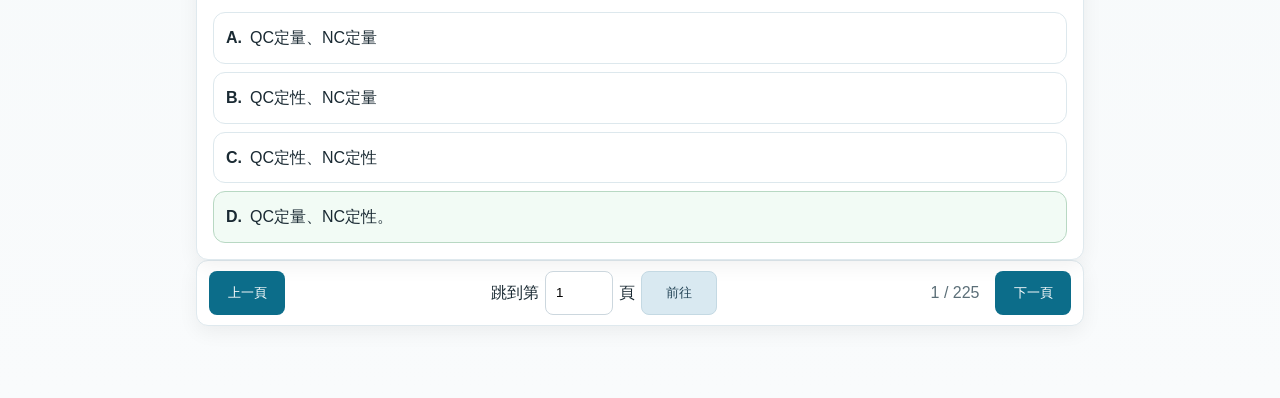
==== commit b5d10f68: "ui: add scroll arrows and unpin browser search toolbar" ====
--- a/docs/browse.html
+++ b/docs/browse.html
@@ -43,6 +43,11 @@
       </section>
     </main>
 
+    <div class="browse-fab-group">
+      <button id="scroll-top-btn" type="button" class="fab-btn" aria-label="回到最上面">↑</button>
+      <button id="scroll-bottom-btn" type="button" class="fab-btn" aria-label="到最下面">↓</button>
+    </div>
+
     <script src="./browse.js" type="module"></script>
   </body>
 </html>
--- a/docs/styles.css
+++ b/docs/styles.css
@@ -258,10 +258,7 @@
 }
 
 .browse-toolbar {
-  position: sticky;
-  top: 10px;
-  z-index: 15;
-  backdrop-filter: blur(10px);
+  position: static;
 }
 
 .browse-filter-group {
@@ -376,22 +373,59 @@
   display: flex;
   align-items: center;
   justify-content: space-between;
-  gap: 10px;
+  gap: 8px;
+  padding: 10px 12px;
 }
 
 .browse-jump {
   display: flex;
   align-items: center;
-  gap: 8px;
+  gap: 6px;
+  flex: 1;
+  justify-content: center;
 }
 
 .browse-jump input[type="number"] {
-  width: 88px;
+  width: 68px;
+  min-height: 44px;
   margin: 0;
+  padding: 8px 10px;
 }
 
 .browse-pager .hint {
   margin: 0;
+  min-width: 64px;
+  text-align: center;
+}
+
+.browse-pager button {
+  width: auto;
+  min-width: 76px;
+  min-height: 44px;
+  margin-top: 0;
+  padding: 8px 12px;
+}
+
+.browse-fab-group {
+  position: fixed;
+  right: 14px;
+  bottom: 16px;
+  display: grid;
+  gap: 10px;
+  z-index: 40;
+}
+
+.fab-btn {
+  width: 52px;
+  height: 52px;
+  min-height: 52px;
+  margin-top: 0;
+  padding: 0;
+  border-radius: 999px;
+  background: linear-gradient(180deg, var(--primary), var(--primary-deep));
+  box-shadow: 0 10px 20px rgba(8, 77, 99, 0.24);
+  font-size: 22px;
+  font-weight: 800;
 }
 
 @media (max-width: 820px) {
@@ -551,7 +585,7 @@
   }
 
   .browse-toolbar {
-    top: 8px;
+    top: auto;
   }
 
   .browse-filter-group {
@@ -577,18 +611,54 @@
   .browse-pager {
     position: sticky;
     bottom: 0;
-    padding-bottom: calc(8px + env(safe-area-inset-bottom));
+    display: grid;
+    grid-template-columns: auto 1fr auto;
+    align-items: center;
+    gap: 8px;
+    padding: 8px 8px calc(8px + env(safe-area-inset-bottom));
     background: rgba(255, 255, 255, 0.96);
     border-radius: 18px 18px 0 0;
   }
 
+  .browse-fab-group {
+    right: 10px;
+    bottom: calc(78px + env(safe-area-inset-bottom));
+  }
+
+  .fab-btn {
+    width: 48px;
+    height: 48px;
+    min-height: 48px;
+    font-size: 20px;
+  }
+
   .browse-jump {
-    width: 100%;
+    min-width: 0;
     justify-content: center;
-    flex-wrap: wrap;
+    flex-wrap: nowrap;
   }
 
   .browse-jump input[type="number"] {
-    width: 76px;
-  }
-}
+    width: 56px;
+    min-height: 40px;
+    padding: 6px 8px;
+    font-size: 15px;
+  }
+
+  .browse-pager button {
+    width: auto;
+    min-width: 64px;
+    min-height: 40px;
+    padding: 8px 10px;
+    font-size: 14px;
+  }
+
+  .browse-pager .hint {
+    display: none;
+  }
+
+  .browse-jump label,
+  .browse-jump span {
+    font-size: 13px;
+  }
+}
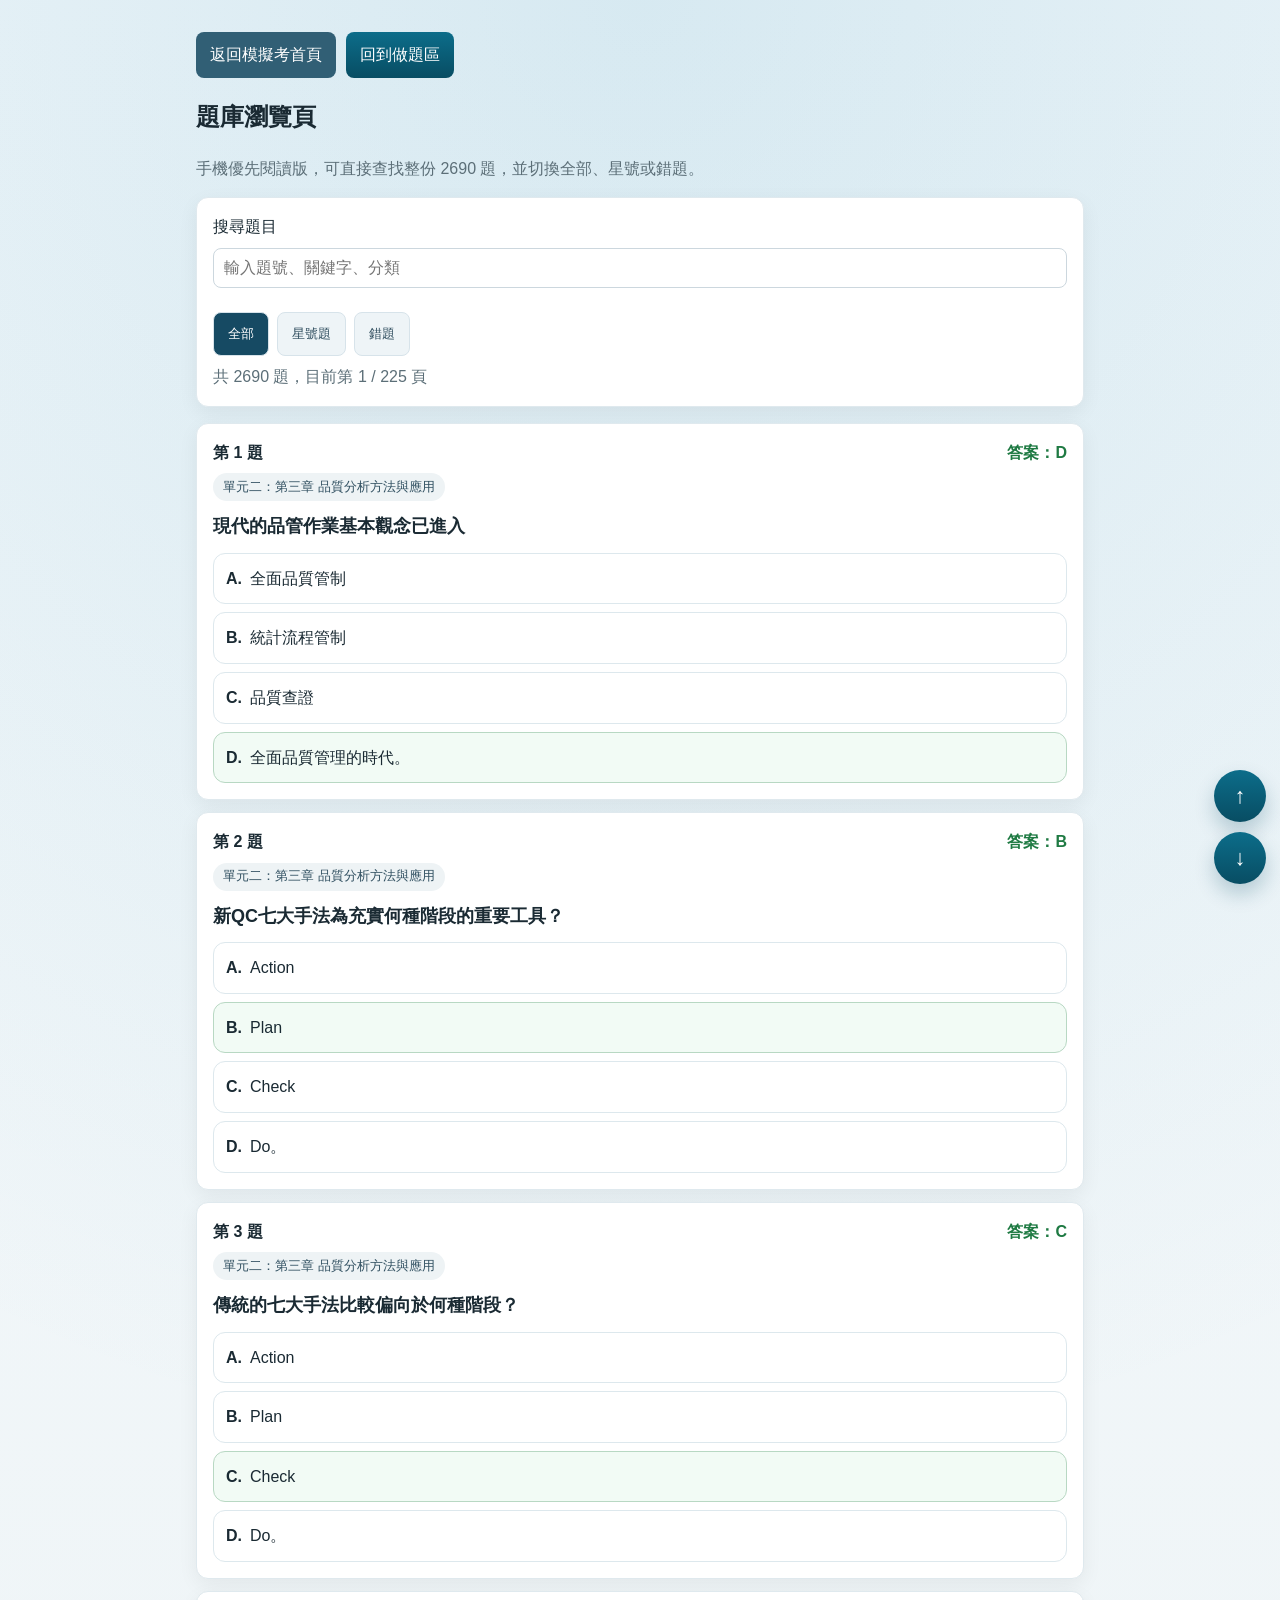
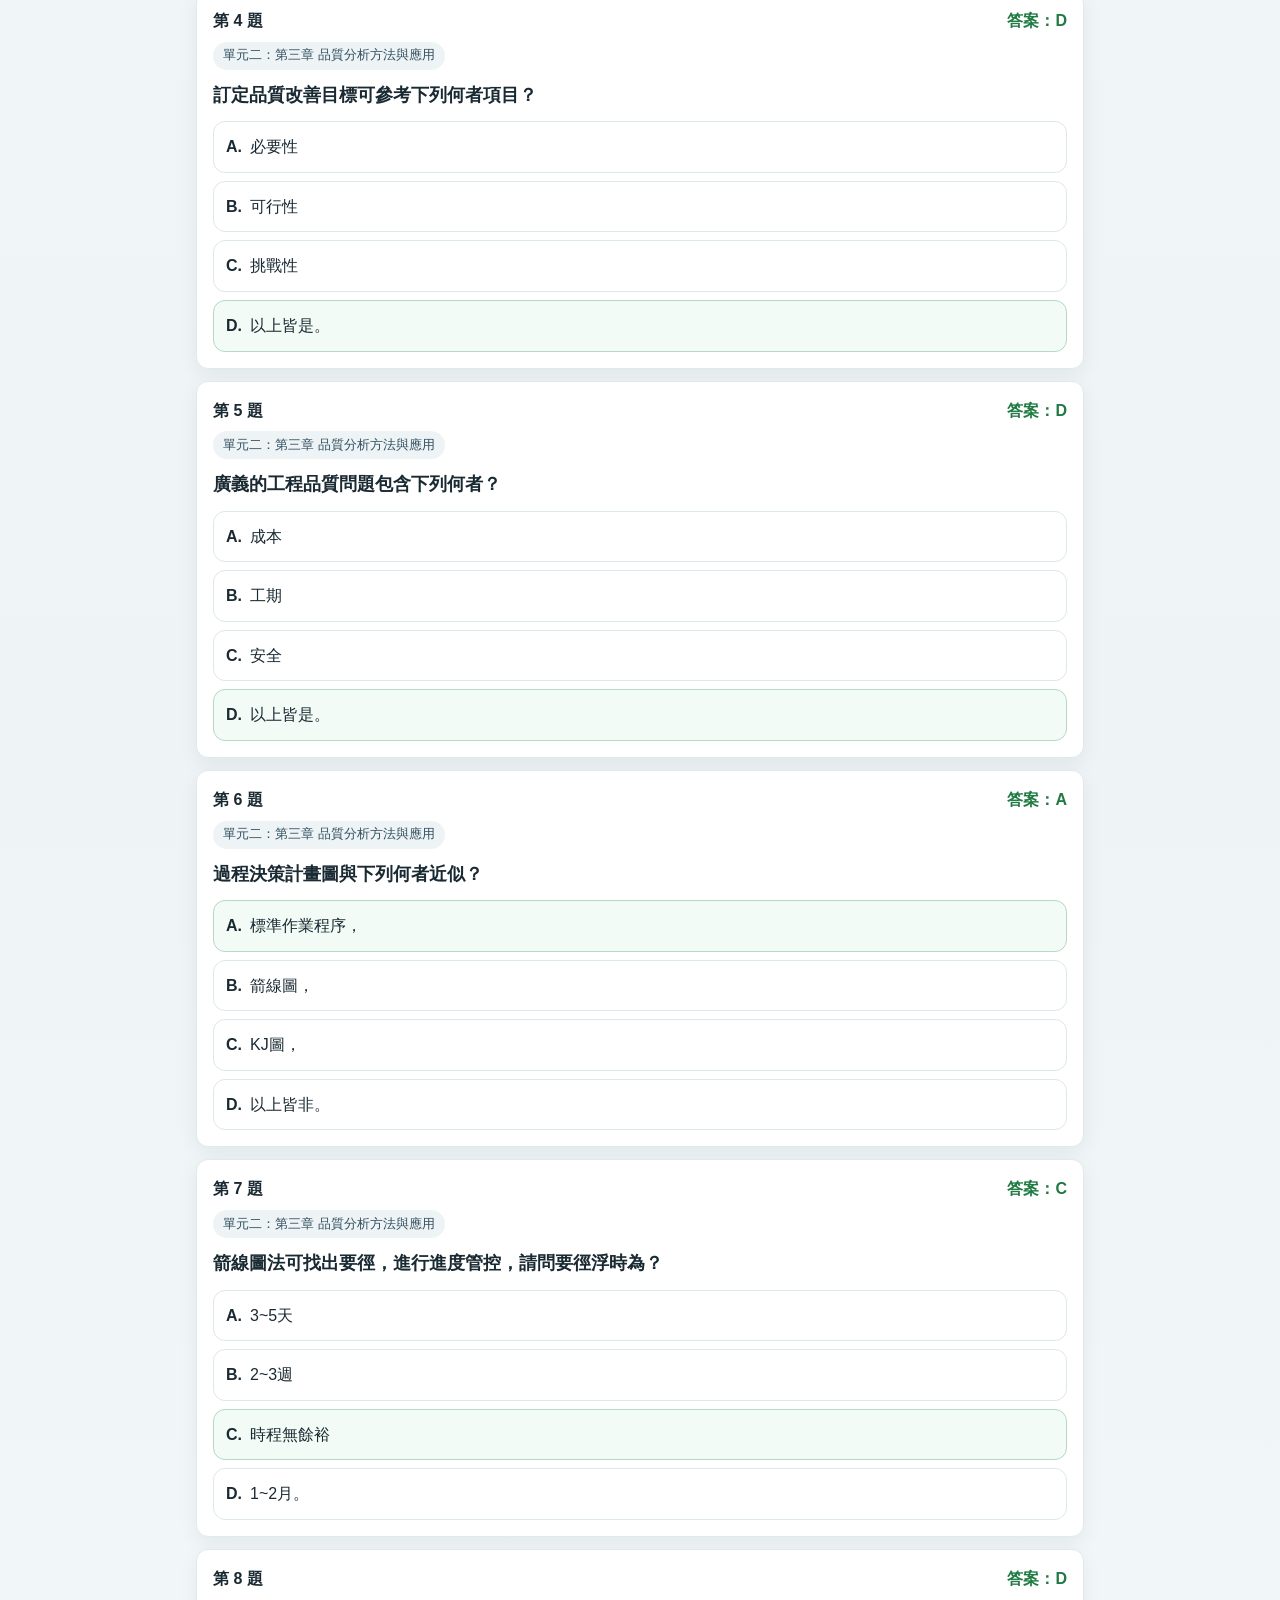
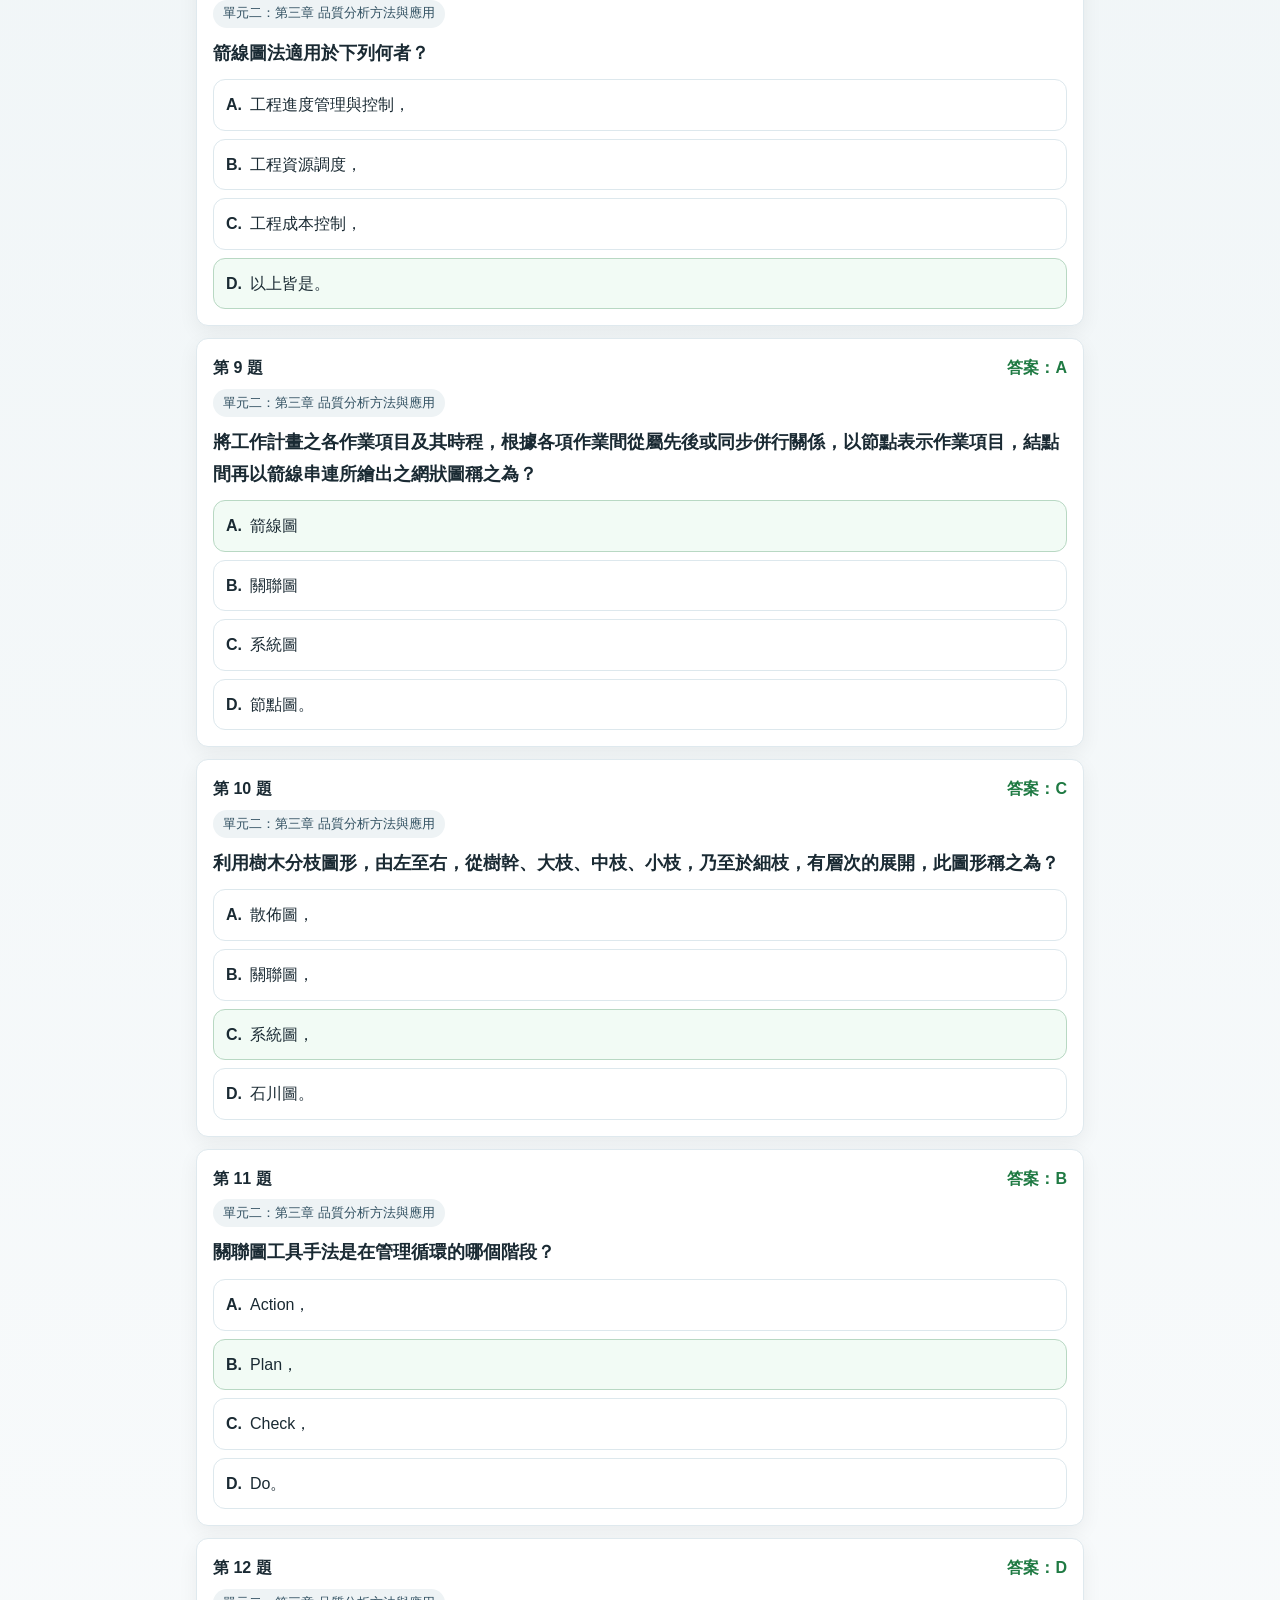
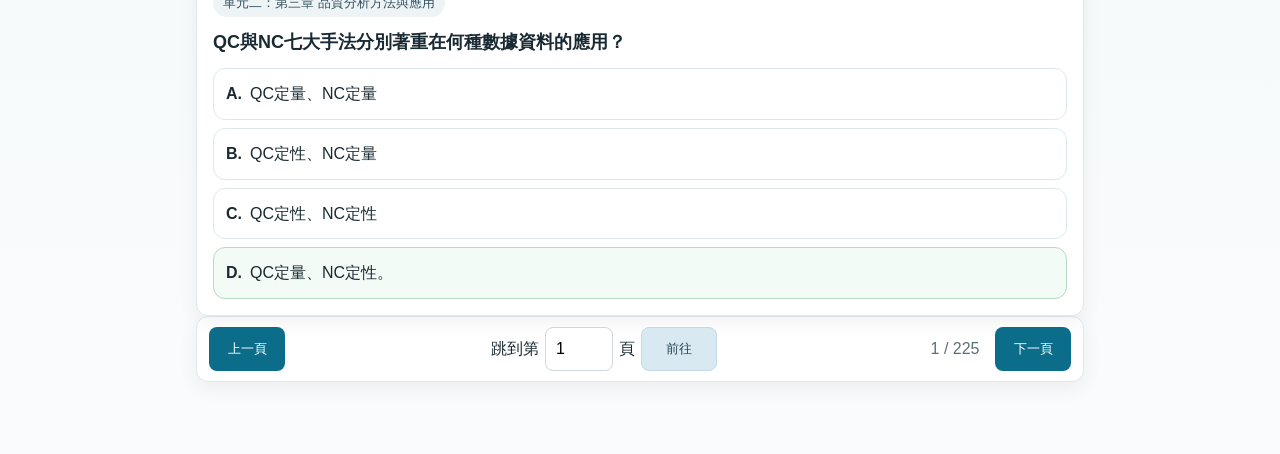
==== commit 3b8146d1: "mobile: disable zoom gestures and double-tap scaling" ====
--- a/docs/browse.html
+++ b/docs/browse.html
@@ -2,7 +2,10 @@
 <html lang="zh-Hant">
   <head>
     <meta charset="UTF-8" />
-    <meta name="viewport" content="width=device-width, initial-scale=1.0" />
+    <meta
+      name="viewport"
+      content="width=device-width, initial-scale=1.0, maximum-scale=1.0, user-scalable=no, viewport-fit=cover"
+    />
     <title>題庫瀏覽</title>
     <link rel="stylesheet" href="./styles.css" />
   </head>
--- a/docs/styles.css
+++ b/docs/styles.css
@@ -16,6 +16,7 @@
 
 * {
   box-sizing: border-box;
+  -webkit-tap-highlight-color: transparent;
 }
 
 body {
@@ -24,6 +25,8 @@
   background: linear-gradient(135deg, #eef7ff, #f7fbf7);
   color: var(--text);
   line-height: 1.6;
+  -webkit-text-size-adjust: 100%;
+  touch-action: manipulation;
 }
 
 .container {
@@ -99,6 +102,10 @@
 input[type="number"],
 input[type="file"],
 input[type="url"],
+input[type="search"],
+input[type="text"],
+input[type="email"],
+input[type="password"],
 select {
   width: 100%;
   margin-top: 8px;
@@ -106,6 +113,7 @@
   padding: 10px;
   border: 1px solid #ccd7de;
   border-radius: 8px;
+  font-size: 16px;
 }
 
 label[for="shuffle-options-toggle"] {
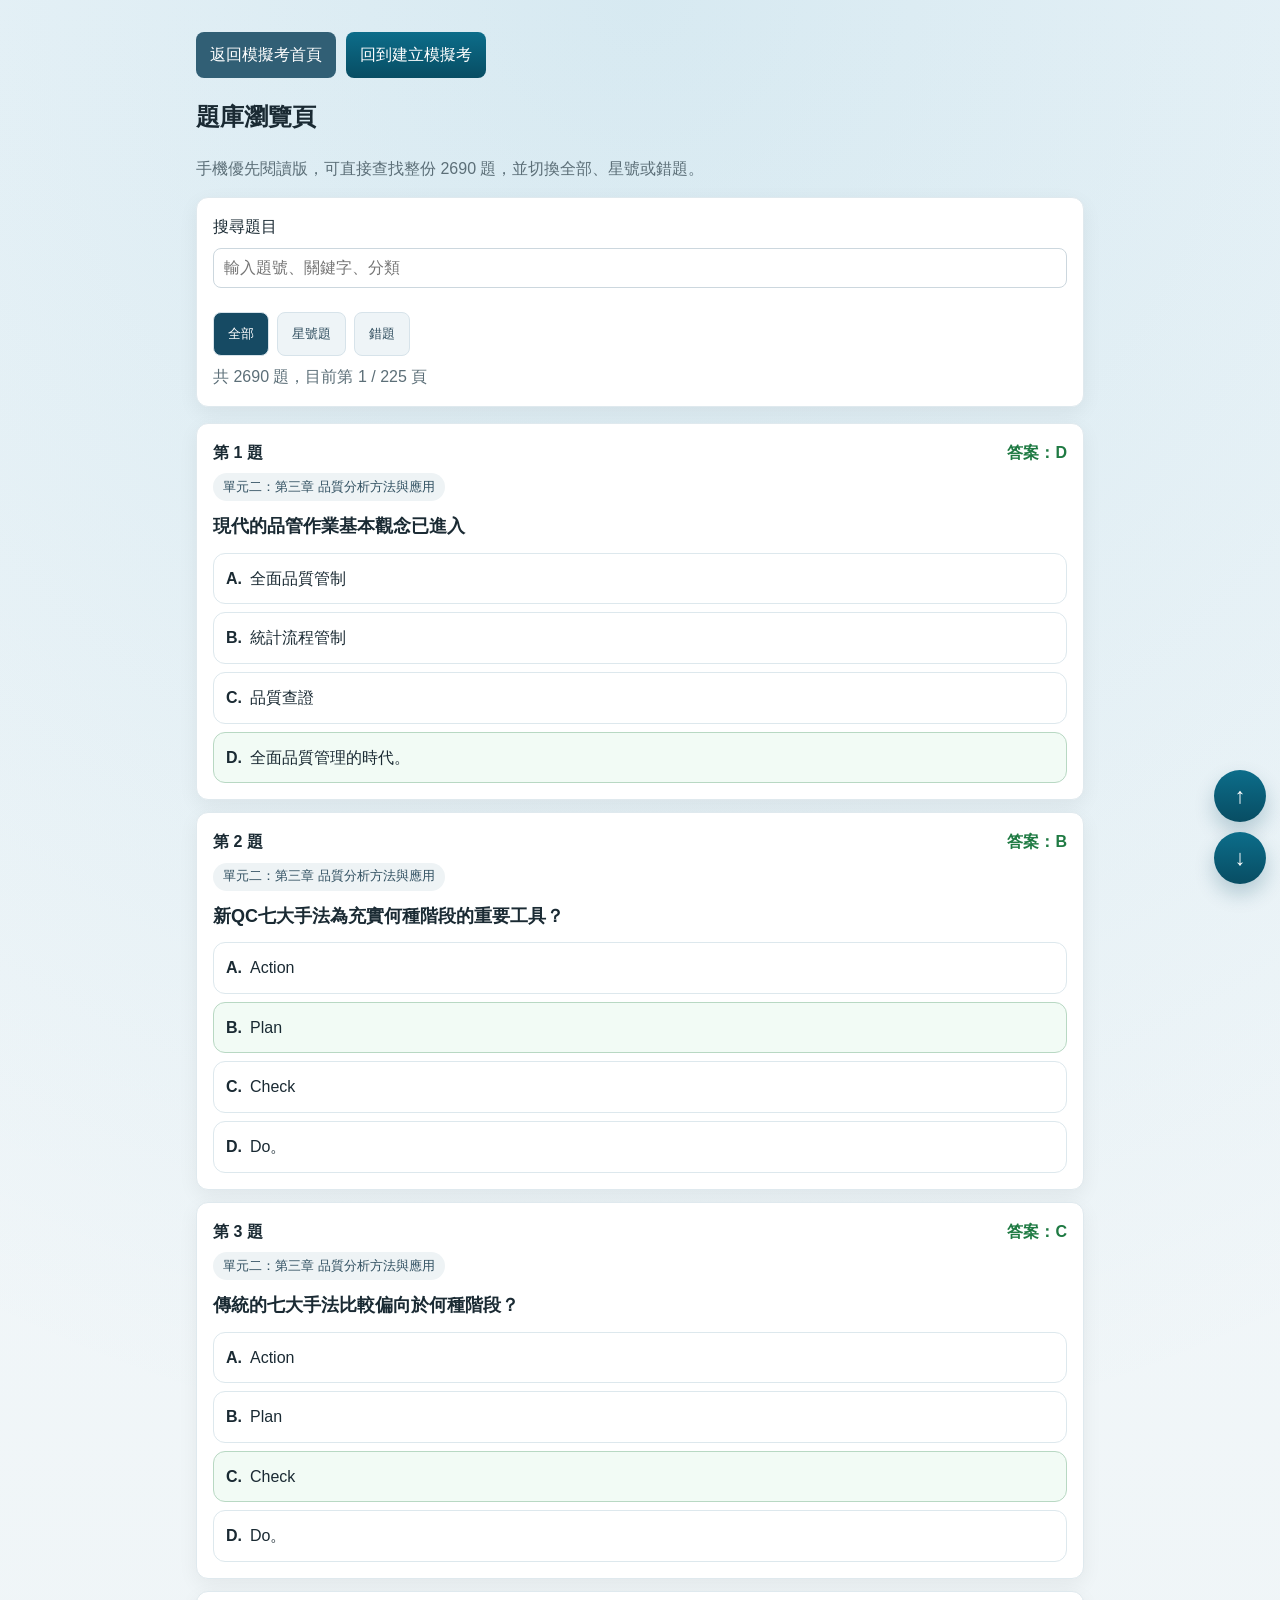
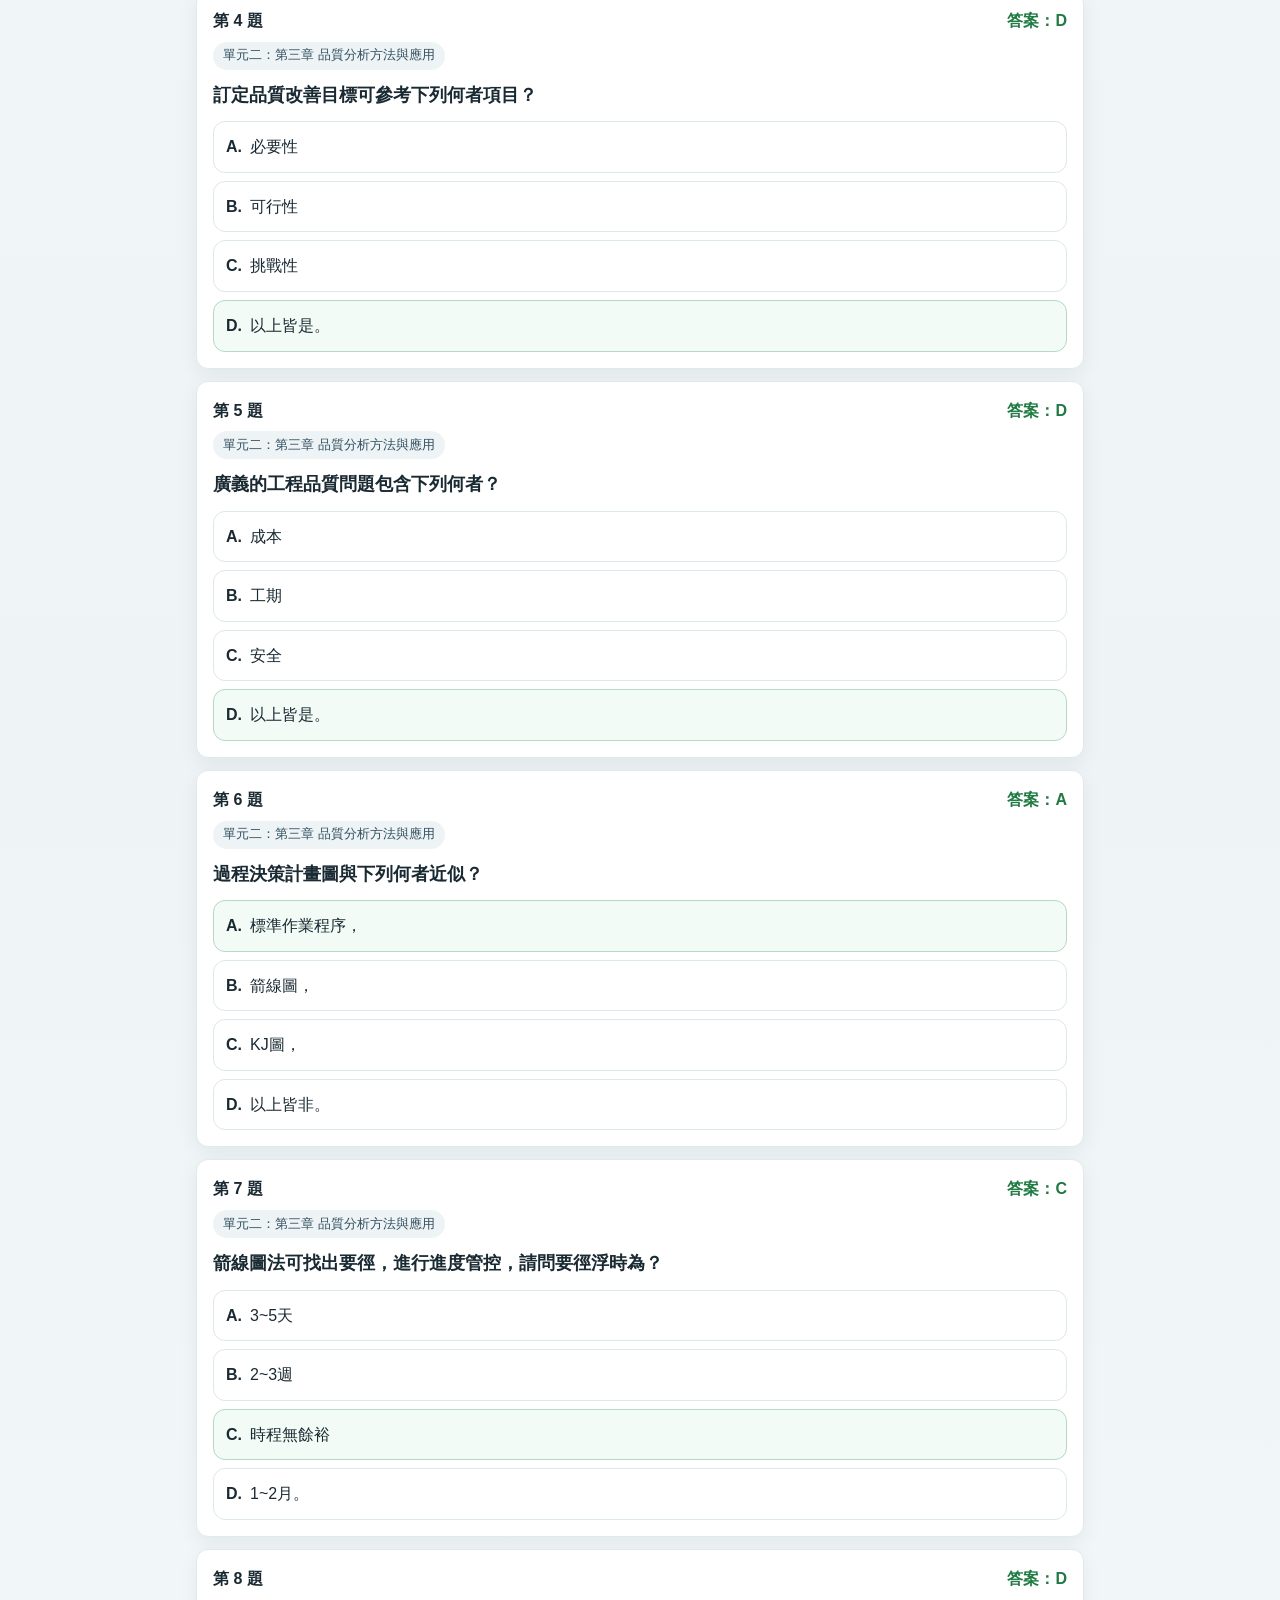
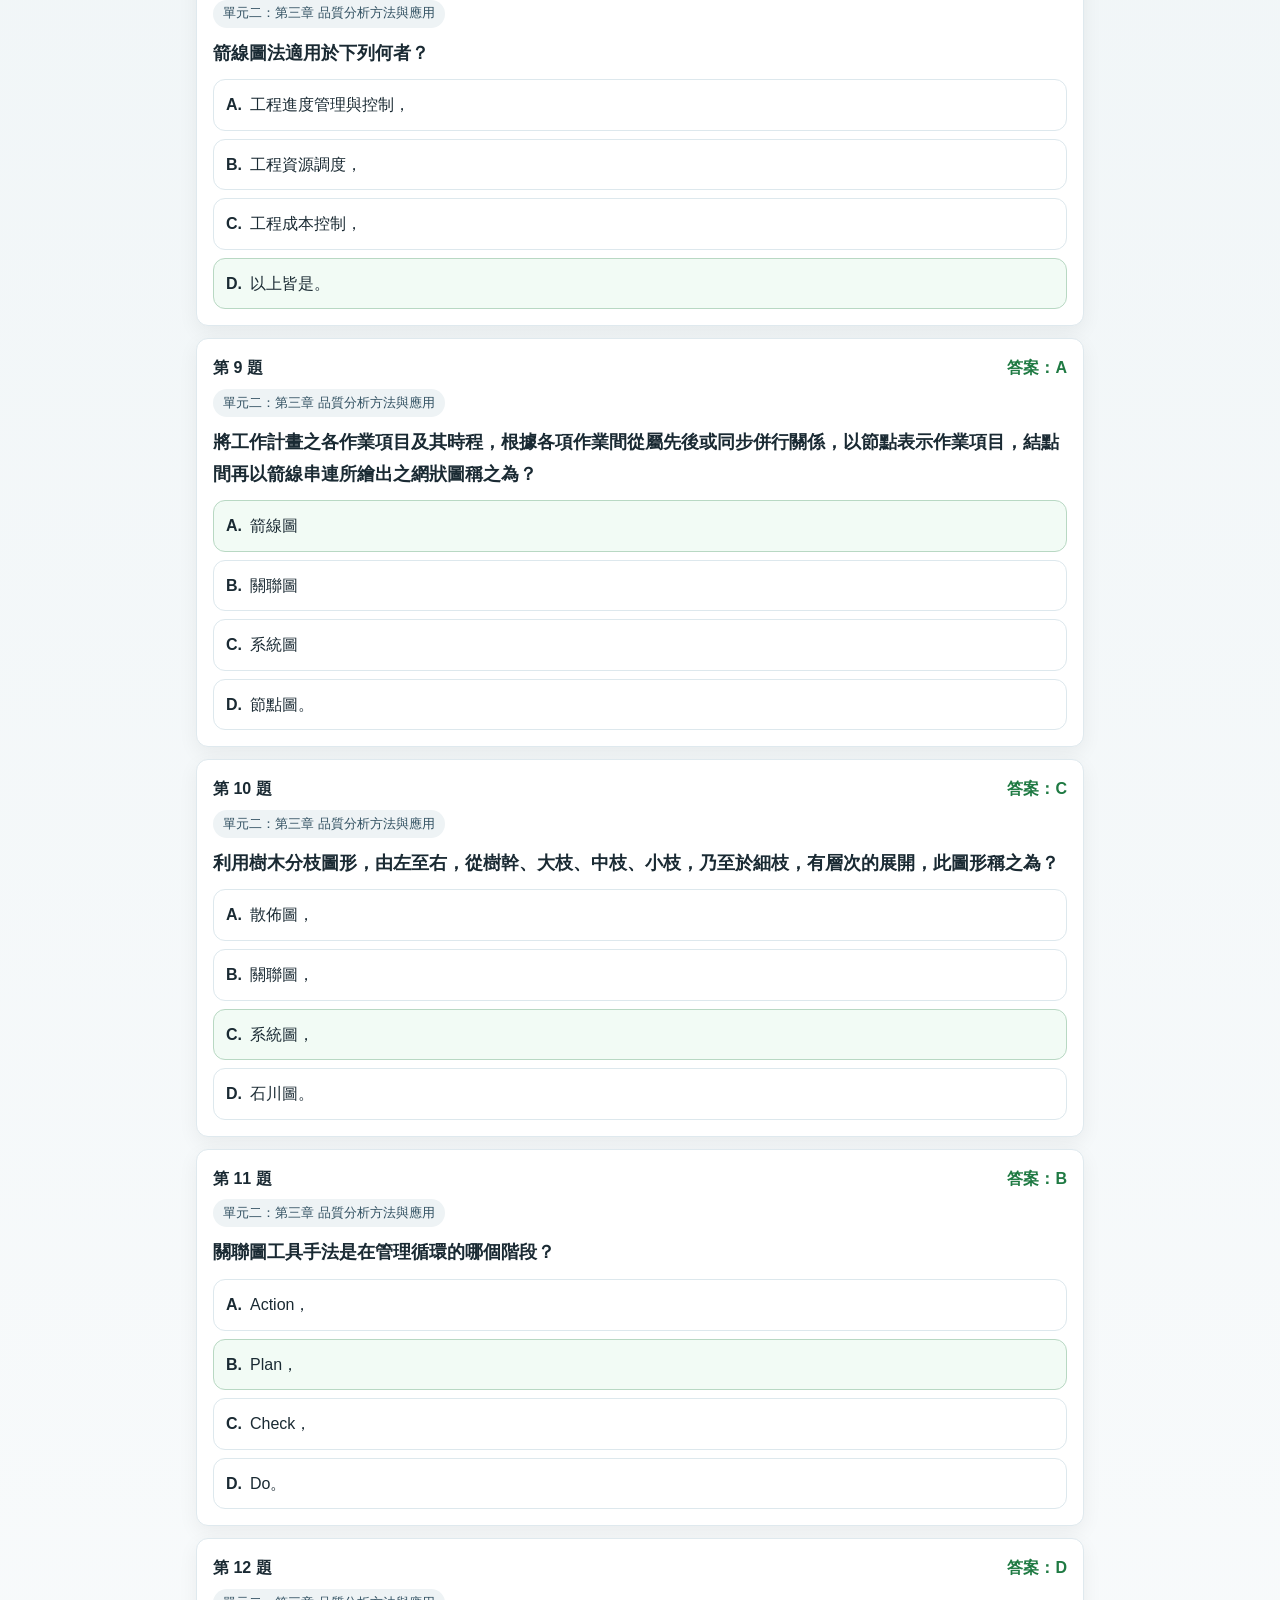
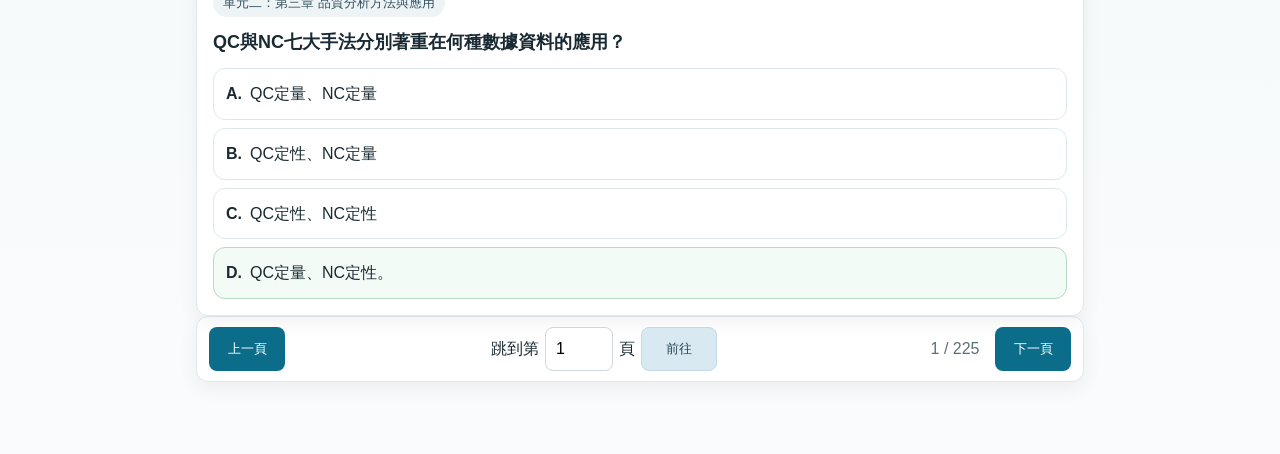
==== commit c299d628: "fix: separate browser page links for home and exam builder" ====
--- a/docs/browse.html
+++ b/docs/browse.html
@@ -14,7 +14,7 @@
       <section class="browse-hero">
         <div class="browse-top-actions">
           <a class="button-link nav-link" href="./index.html">返回模擬考首頁</a>
-          <a class="button-link primary-link" href="./index.html#exam-section">回到做題區</a>
+          <a class="button-link primary-link" href="./index.html#exam-builder">回到建立模擬考</a>
         </div>
         <h1>題庫瀏覽頁</h1>
         <p class="hint">手機優先閱讀版，可直接查找整份 2690 題，並切換全部、星號或錯題。</p>
--- a/docs/styles.css
+++ b/docs/styles.css
@@ -132,6 +132,11 @@
   display: none;
 }
 
+#auth-logged-in {
+  display: flex;
+  justify-content: flex-start;
+}
+
 .hint {
   color: var(--muted);
   margin-top: 8px;
@@ -421,6 +426,13 @@
   display: grid;
   gap: 10px;
   z-index: 40;
+  touch-action: none;
+  user-select: none;
+  cursor: grab;
+}
+
+.browse-fab-group.dragging {
+  cursor: grabbing;
 }
 
 .fab-btn {
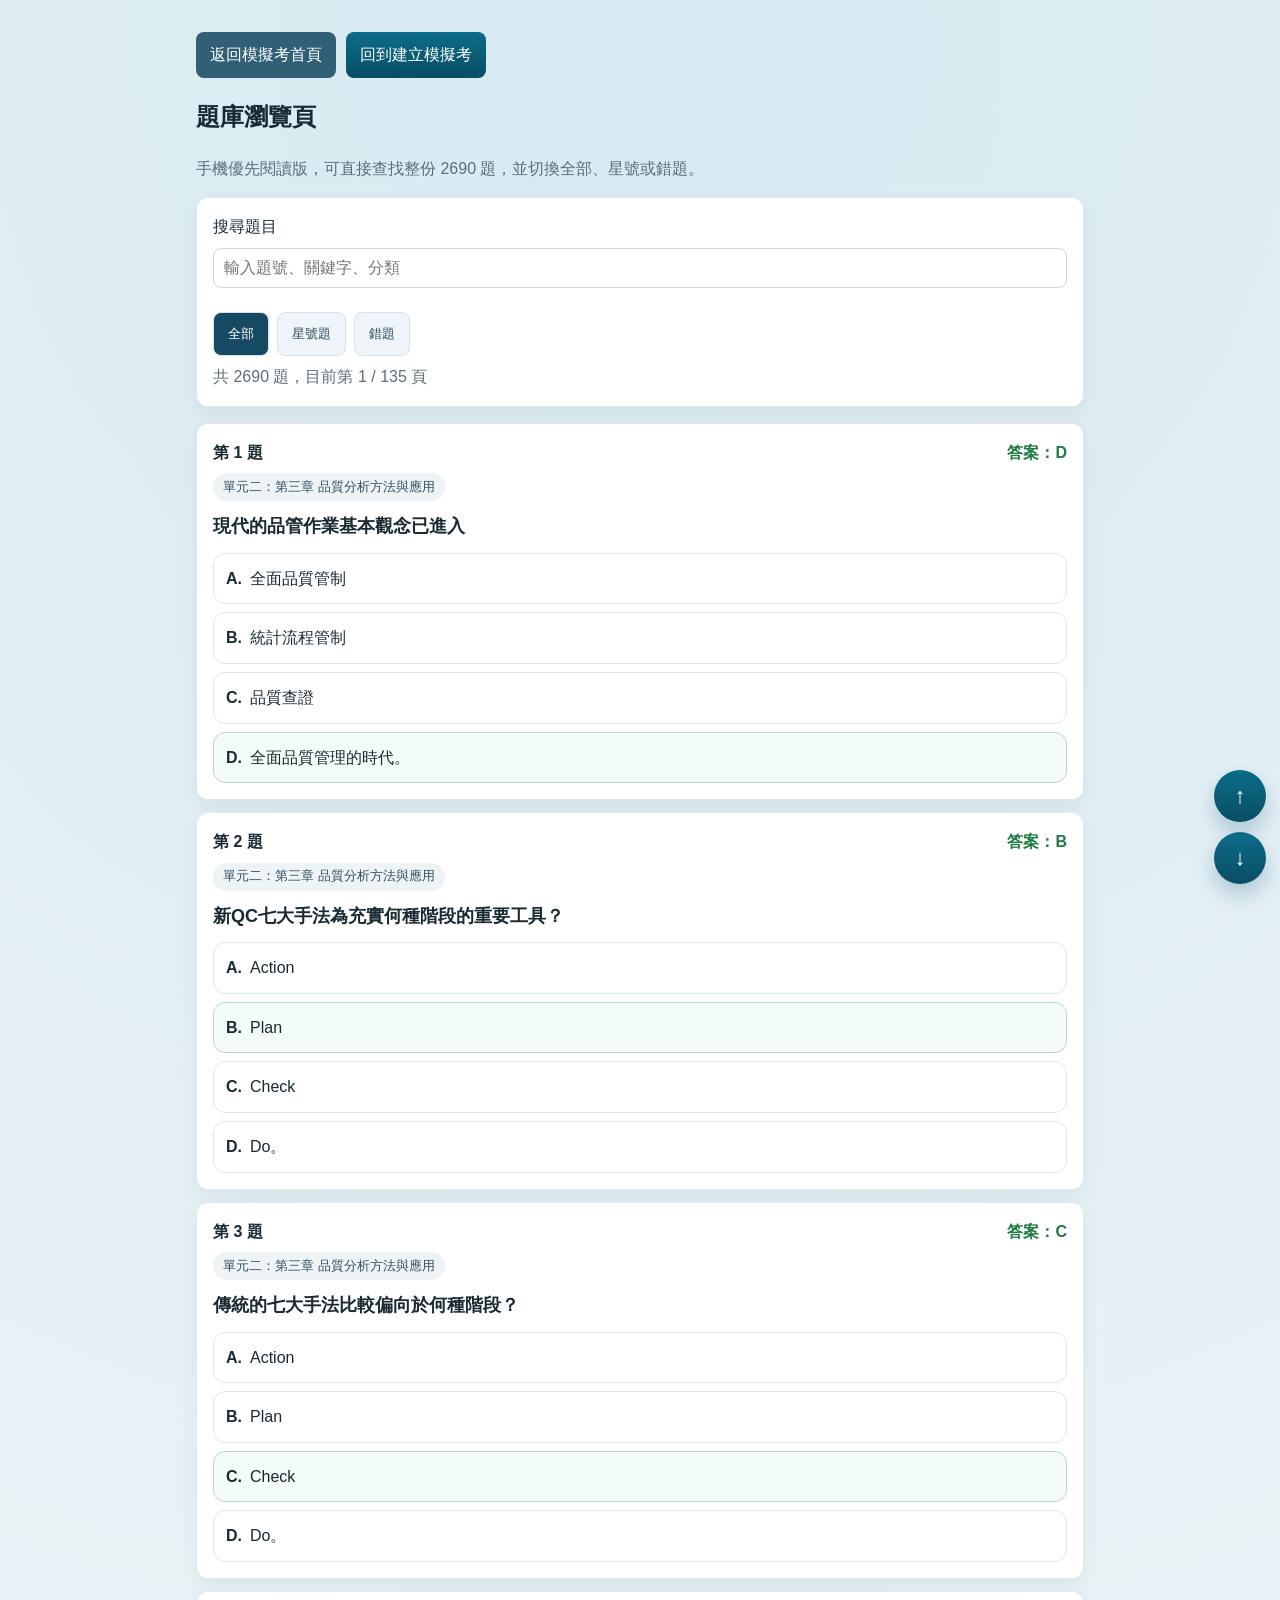
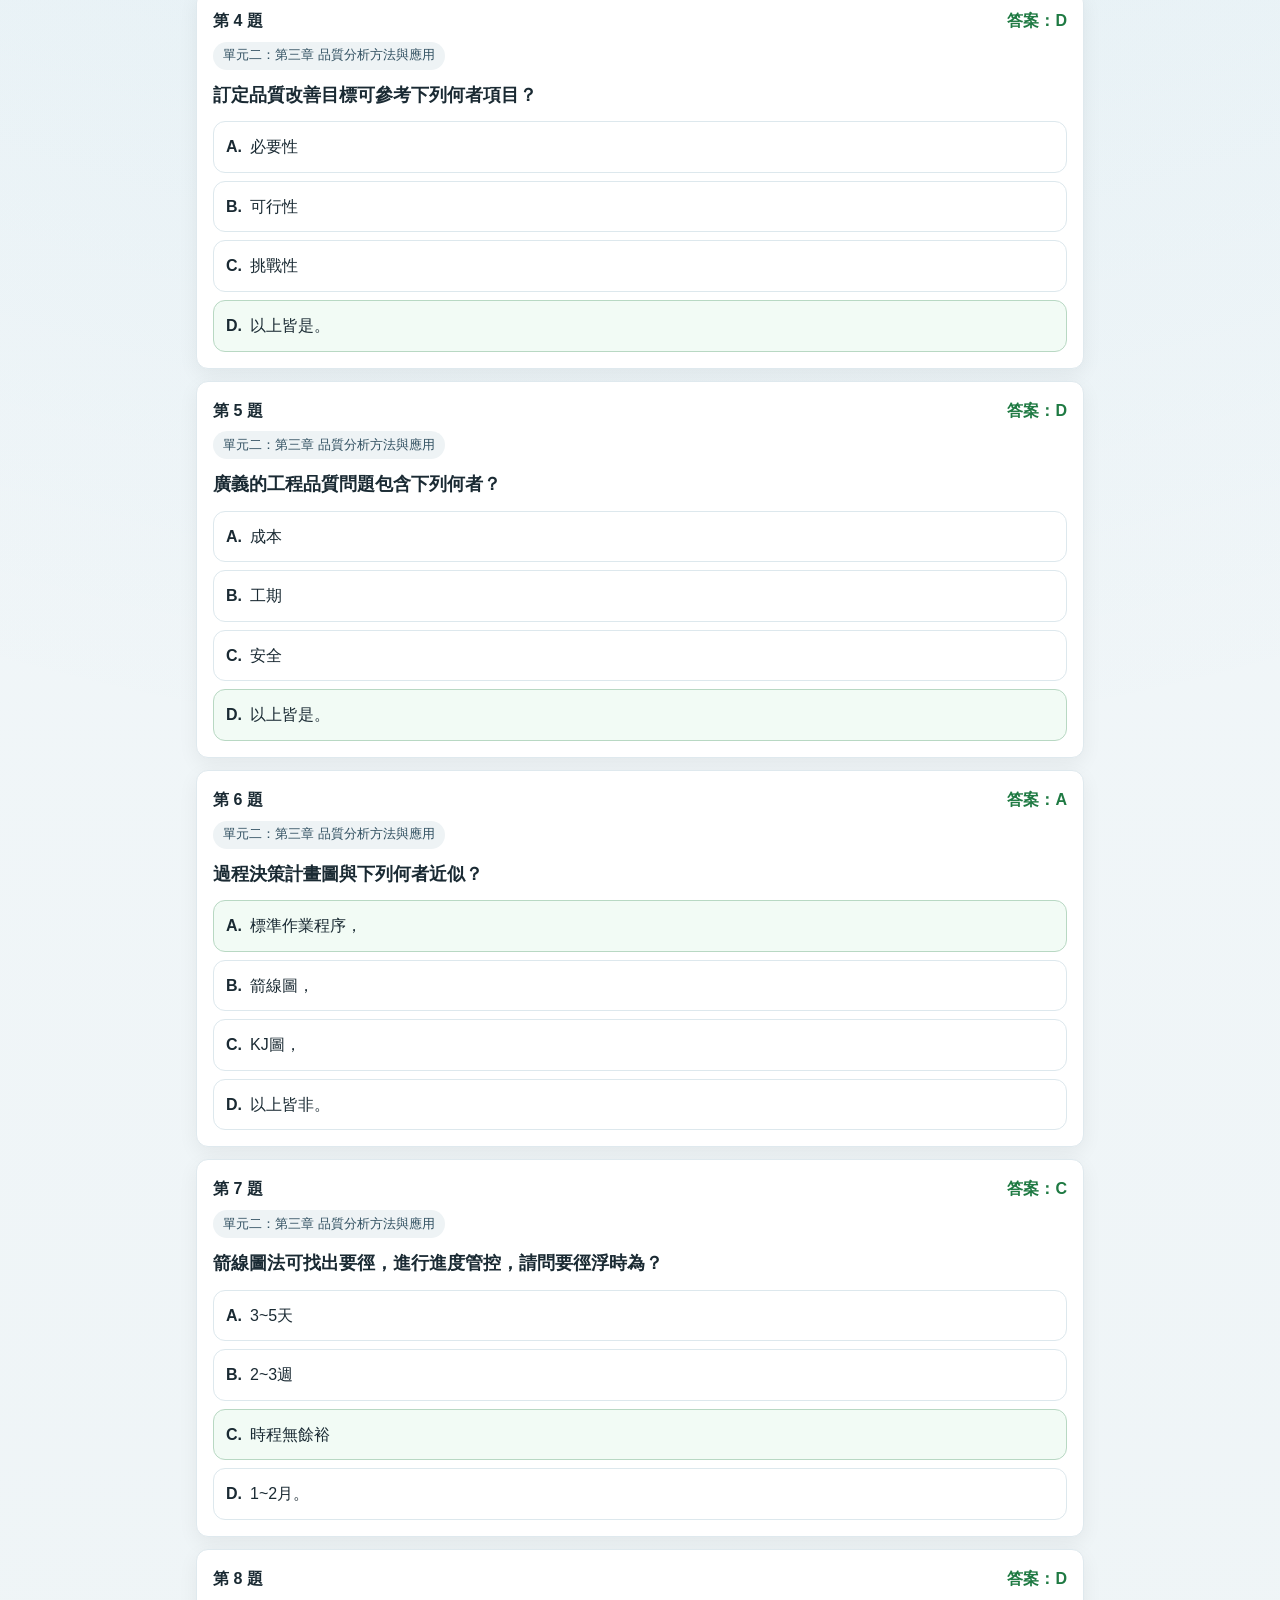
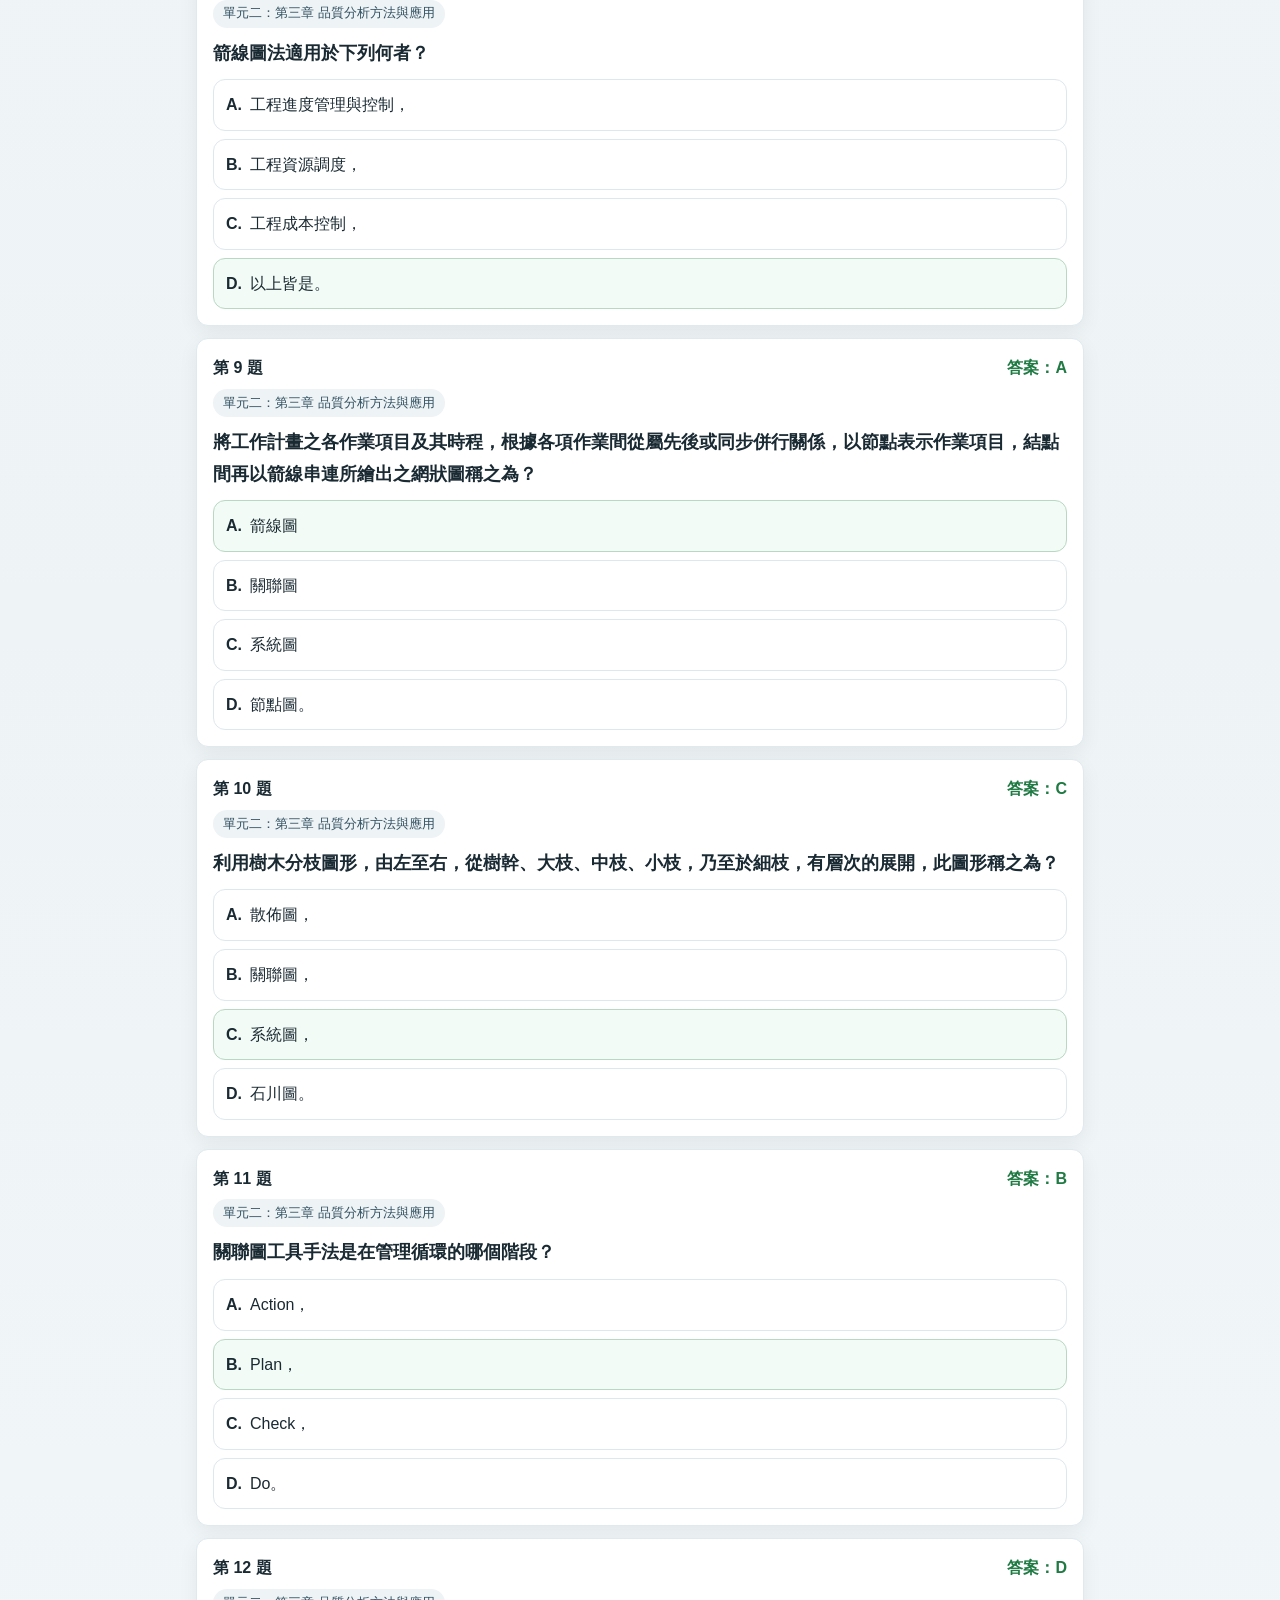
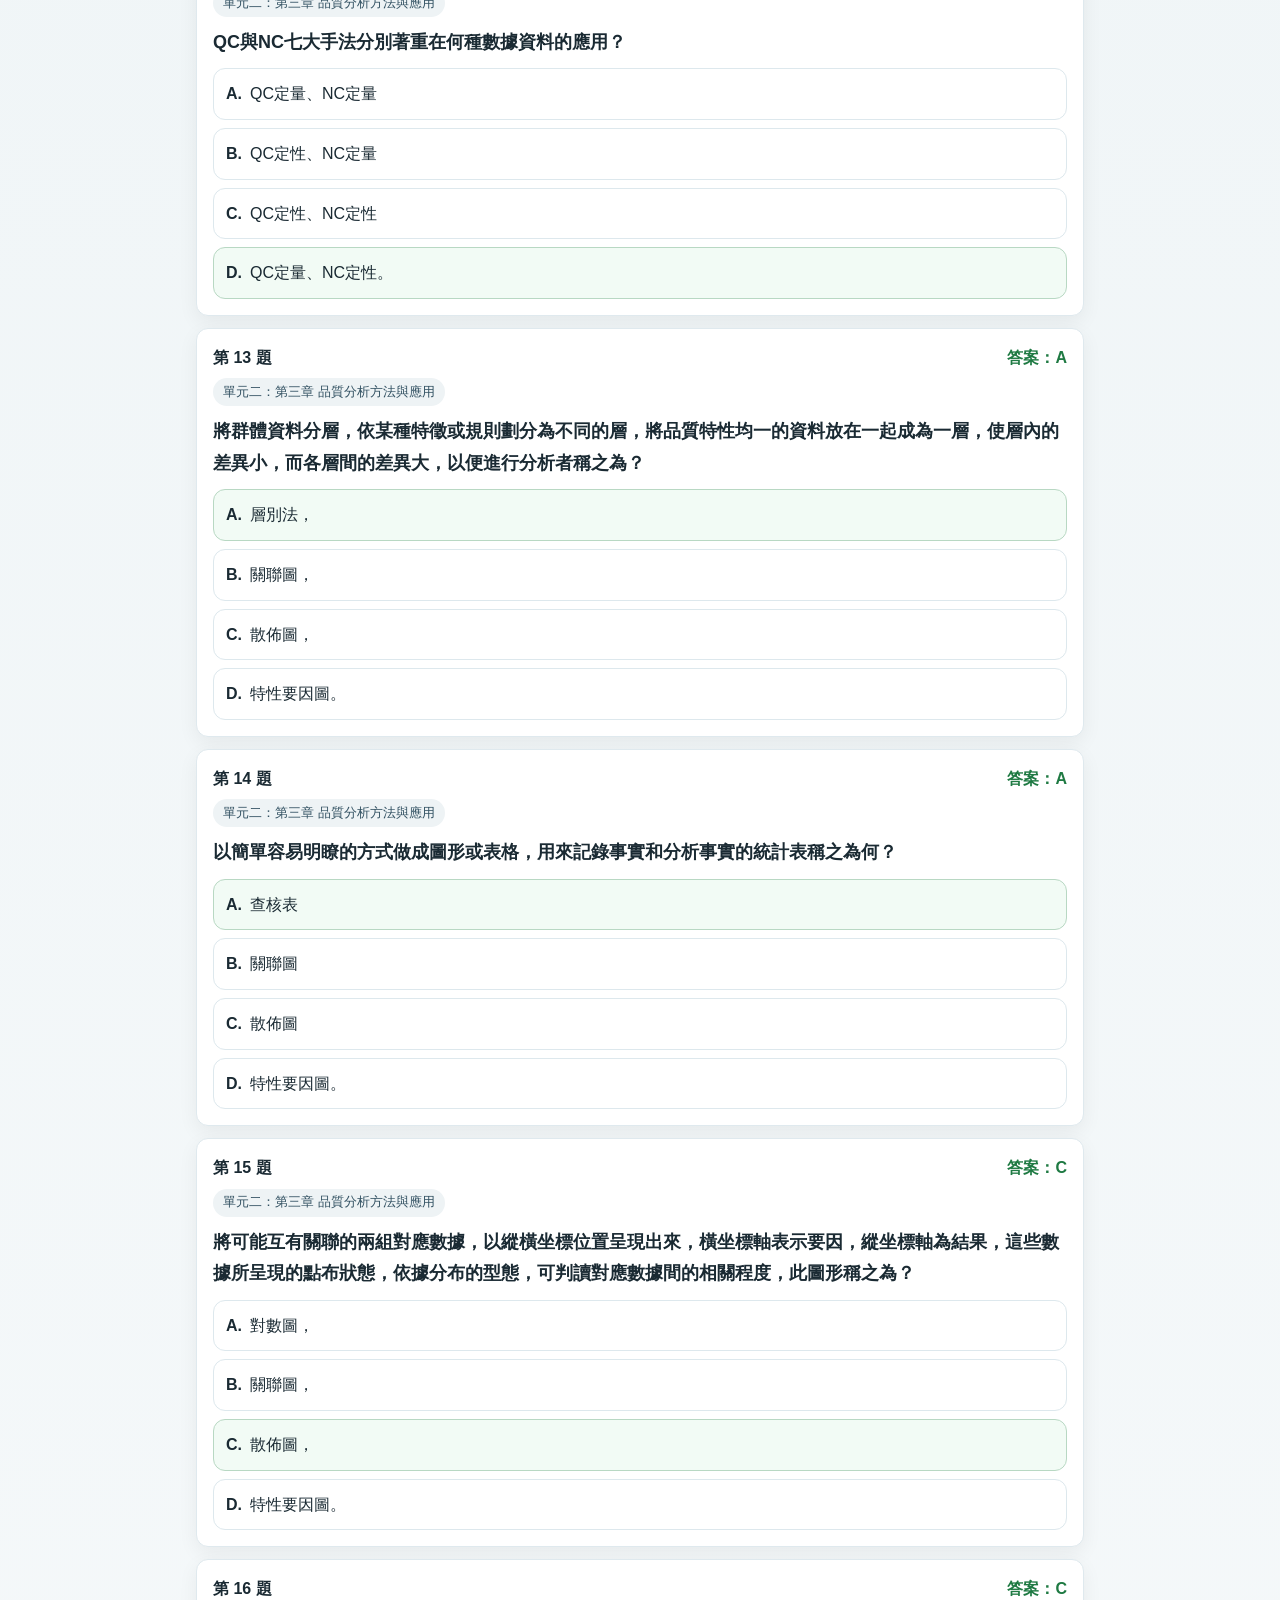
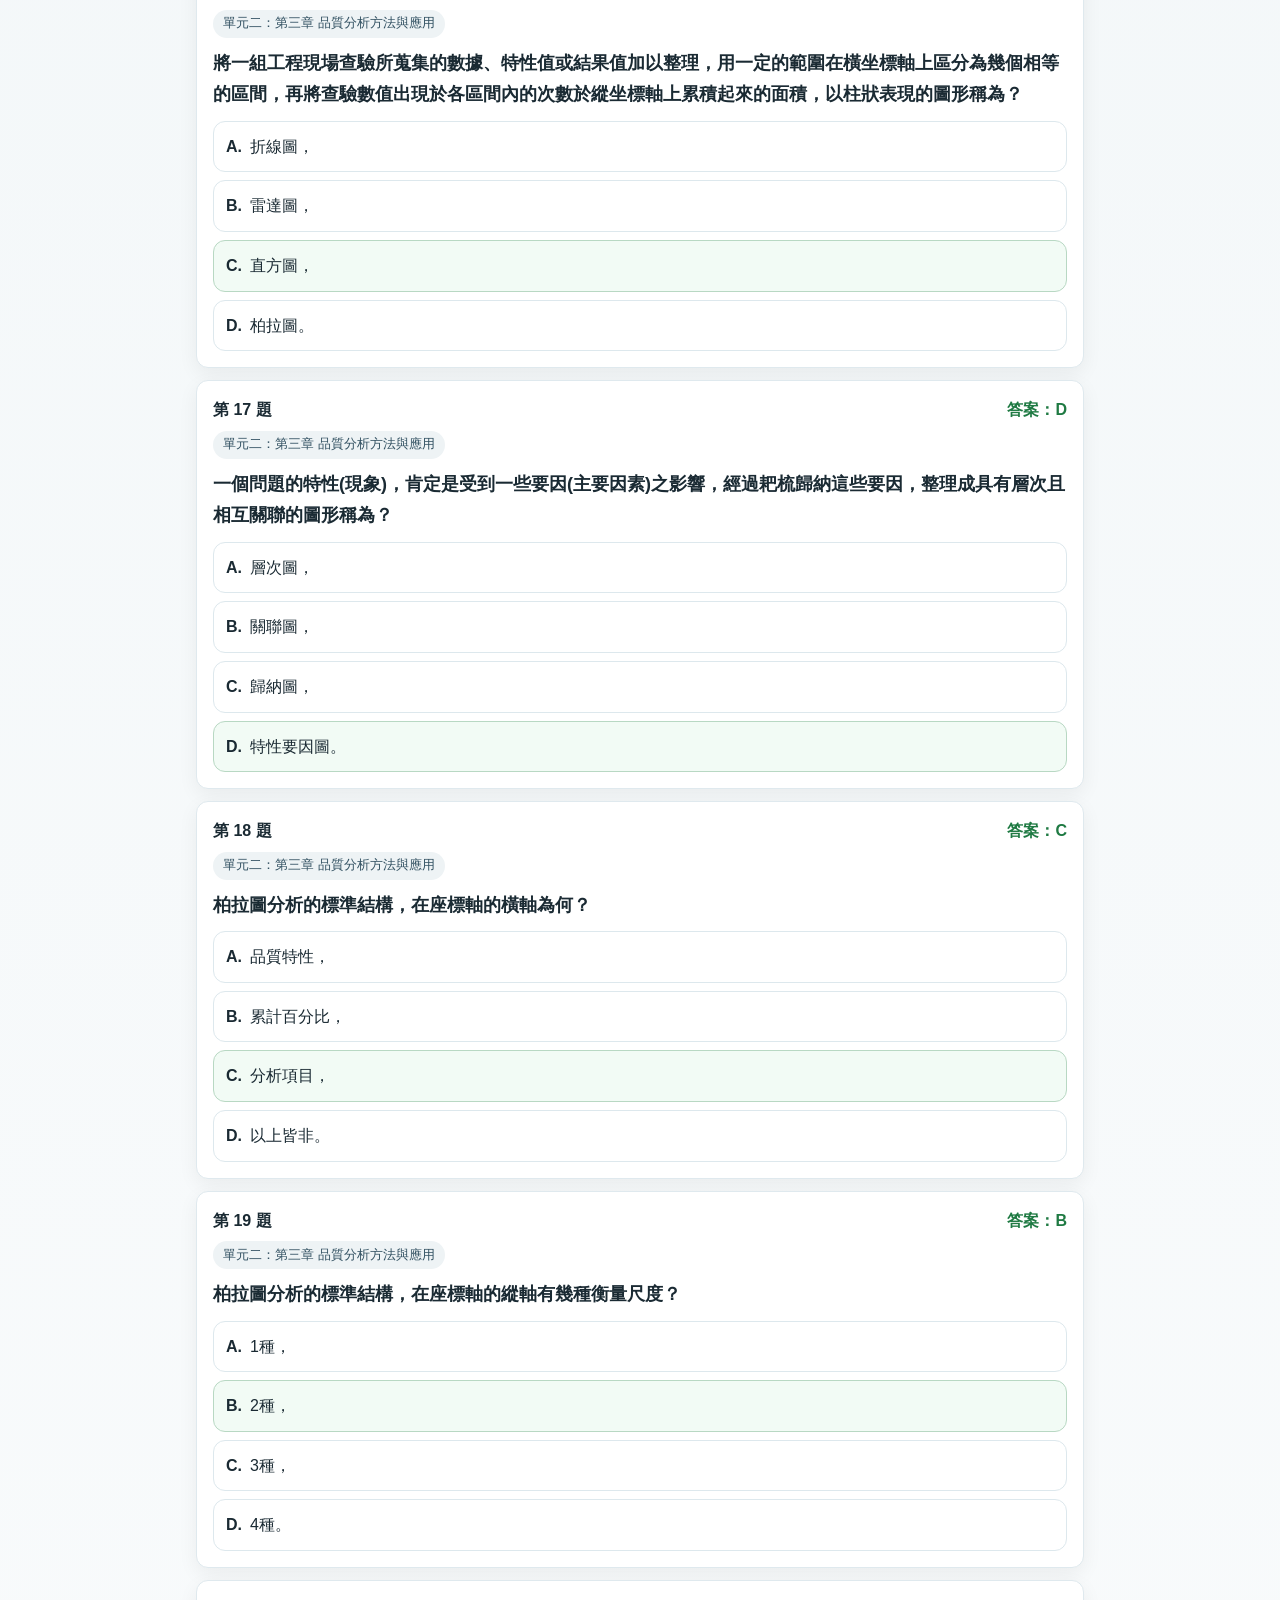
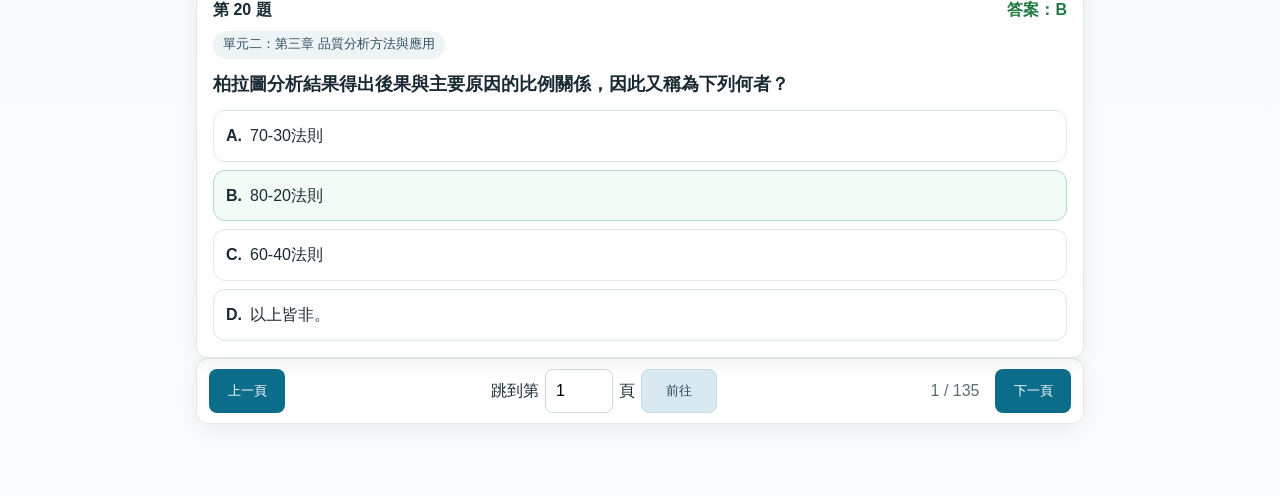
==== commit 1915679b: "pwa: add standalone metadata for iOS home screen" ====
--- a/docs/browse.html
+++ b/docs/browse.html
@@ -6,7 +6,13 @@
       name="viewport"
       content="width=device-width, initial-scale=1.0, maximum-scale=1.0, user-scalable=no, viewport-fit=cover"
     />
+    <meta name="theme-color" content="#0c6d8a" />
+    <meta name="apple-mobile-web-app-capable" content="yes" />
+    <meta name="apple-mobile-web-app-status-bar-style" content="black-translucent" />
+    <meta name="apple-mobile-web-app-title" content="題庫瀏覽" />
+    <meta name="mobile-web-app-capable" content="yes" />
     <title>題庫瀏覽</title>
+    <link rel="manifest" href="./manifest.webmanifest" />
     <link rel="stylesheet" href="./styles.css" />
   </head>
   <body class="browse-body">
--- a/docs/styles.css
+++ b/docs/styles.css
@@ -132,9 +132,17 @@
   display: none;
 }
 
+#auth-form.hidden {
+  display: none;
+}
+
 #auth-logged-in {
   display: flex;
   justify-content: flex-start;
+}
+
+#auth-logged-in.hidden {
+  display: none;
 }
 
 .hint {
@@ -196,11 +204,31 @@
   display: flex;
   gap: 8px;
   margin-top: 10px;
+  align-items: center;
 }
 
 .exam-nav button {
   flex: 1;
   margin-top: 0;
+}
+
+.exam-jump {
+  display: flex;
+  align-items: center;
+  gap: 6px;
+  flex: 1.2;
+}
+
+.exam-jump input[type="number"] {
+  width: 72px;
+  min-height: 44px;
+  margin: 0;
+  padding: 8px 10px;
+}
+
+.exam-jump button {
+  width: auto;
+  flex: 0 0 auto;
 }
 
 .result-ok {
@@ -571,6 +599,8 @@
     left: 0;
     right: 0;
     bottom: 0;
+    display: grid;
+    grid-template-columns: 1fr 1.35fr 1fr 1fr;
     padding: 10px 10px calc(10px + env(safe-area-inset-bottom));
     background: rgba(255, 255, 255, 0.98);
     border-top: 1px solid #d6e2e8;
@@ -580,6 +610,31 @@
 
   .exam-nav button {
     font-size: 15px;
+  }
+
+  .exam-jump {
+    min-width: 0;
+    gap: 4px;
+    justify-content: center;
+  }
+
+  .exam-jump input[type="number"] {
+    width: 54px;
+    min-height: 40px;
+    padding: 6px 8px;
+    font-size: 14px;
+  }
+
+  .exam-jump button {
+    min-width: 54px;
+    min-height: 40px;
+    padding: 8px 8px;
+    font-size: 13px;
+  }
+
+  .exam-jump label,
+  .exam-jump span {
+    font-size: 13px;
   }
 
   .option-preview {
